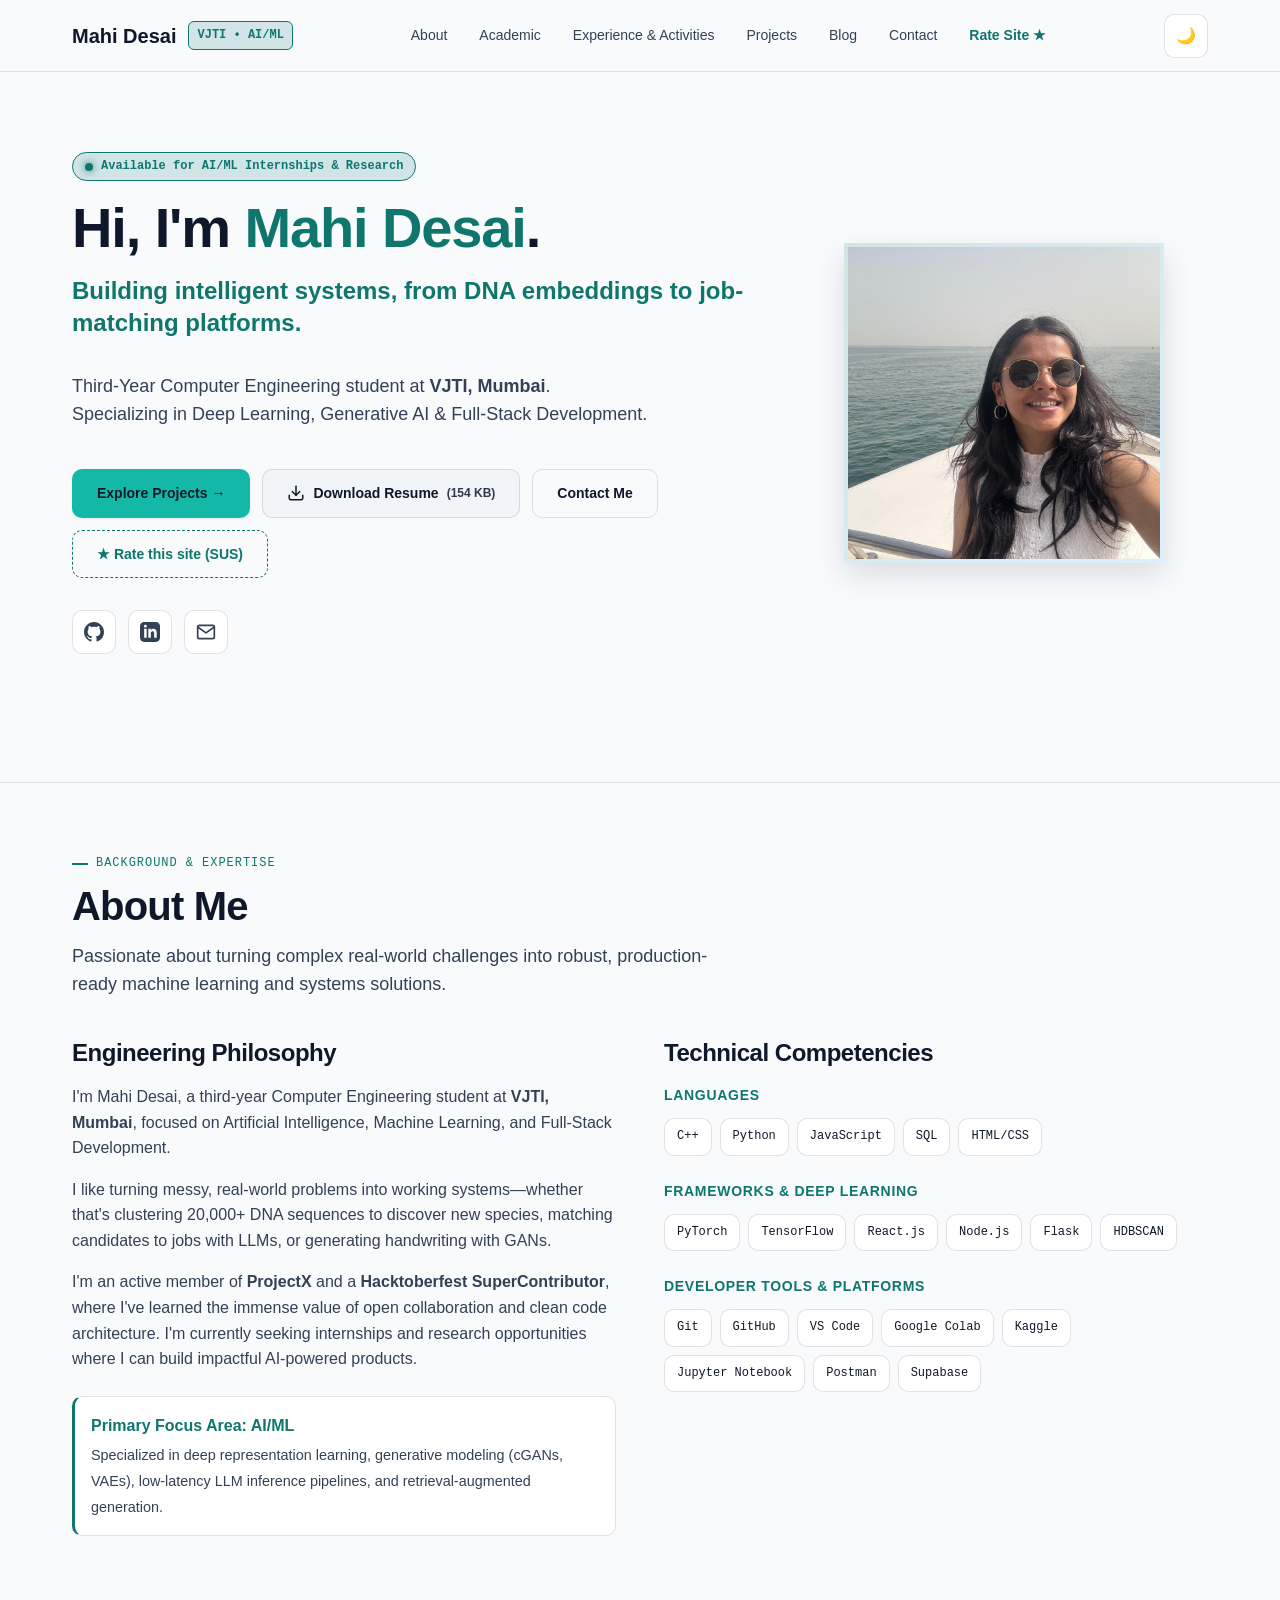
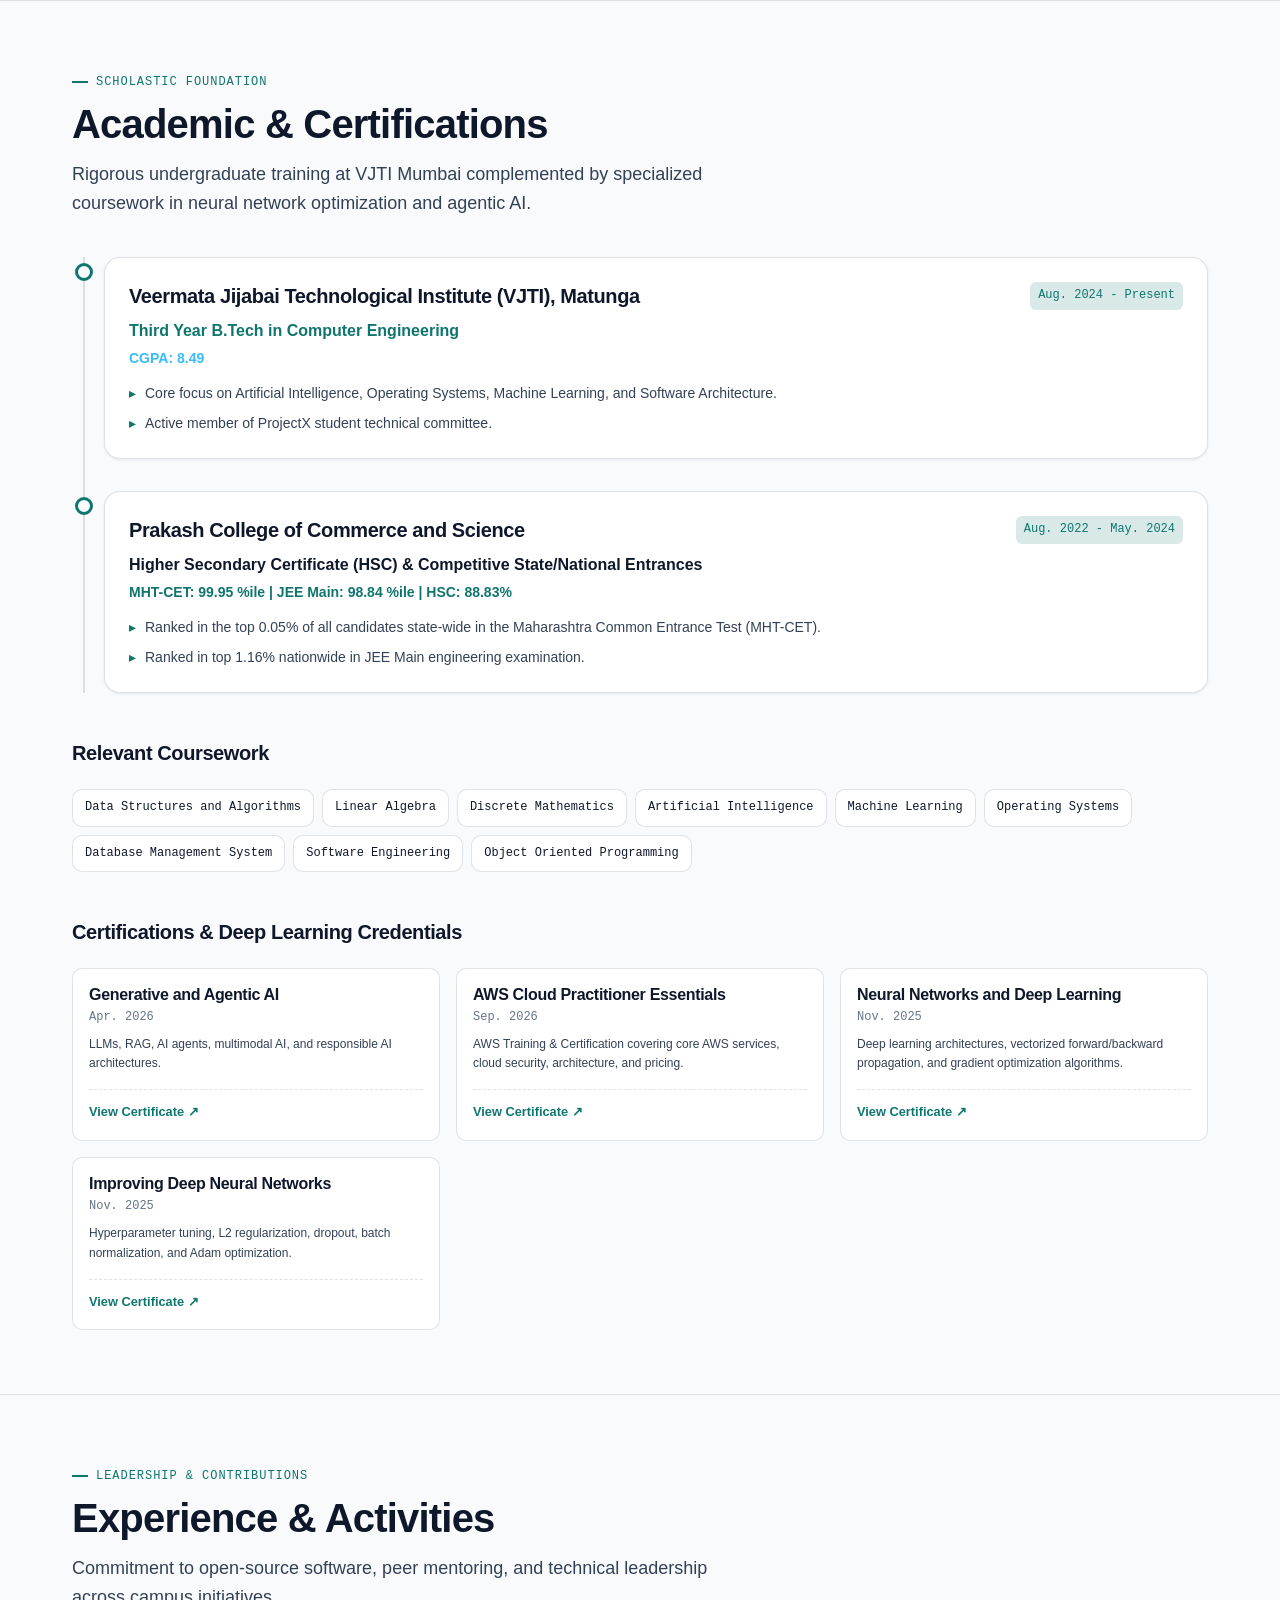
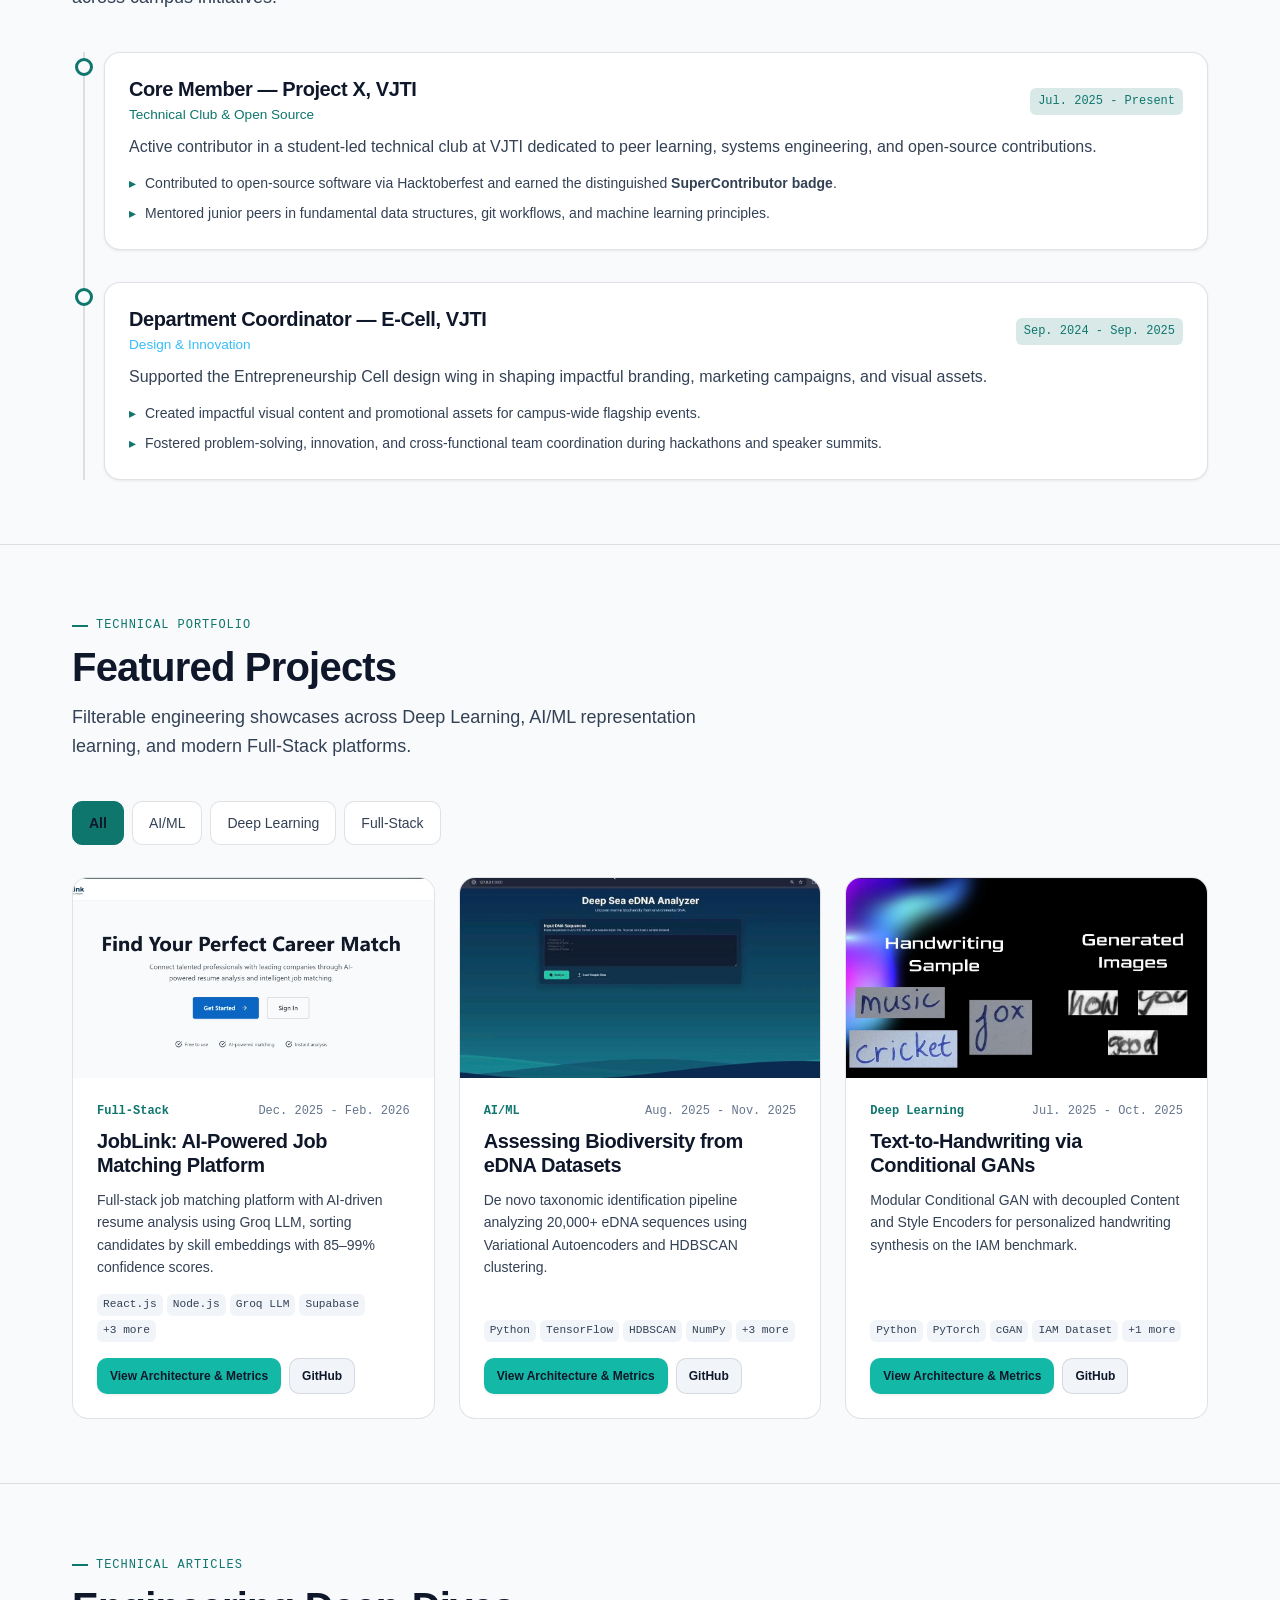
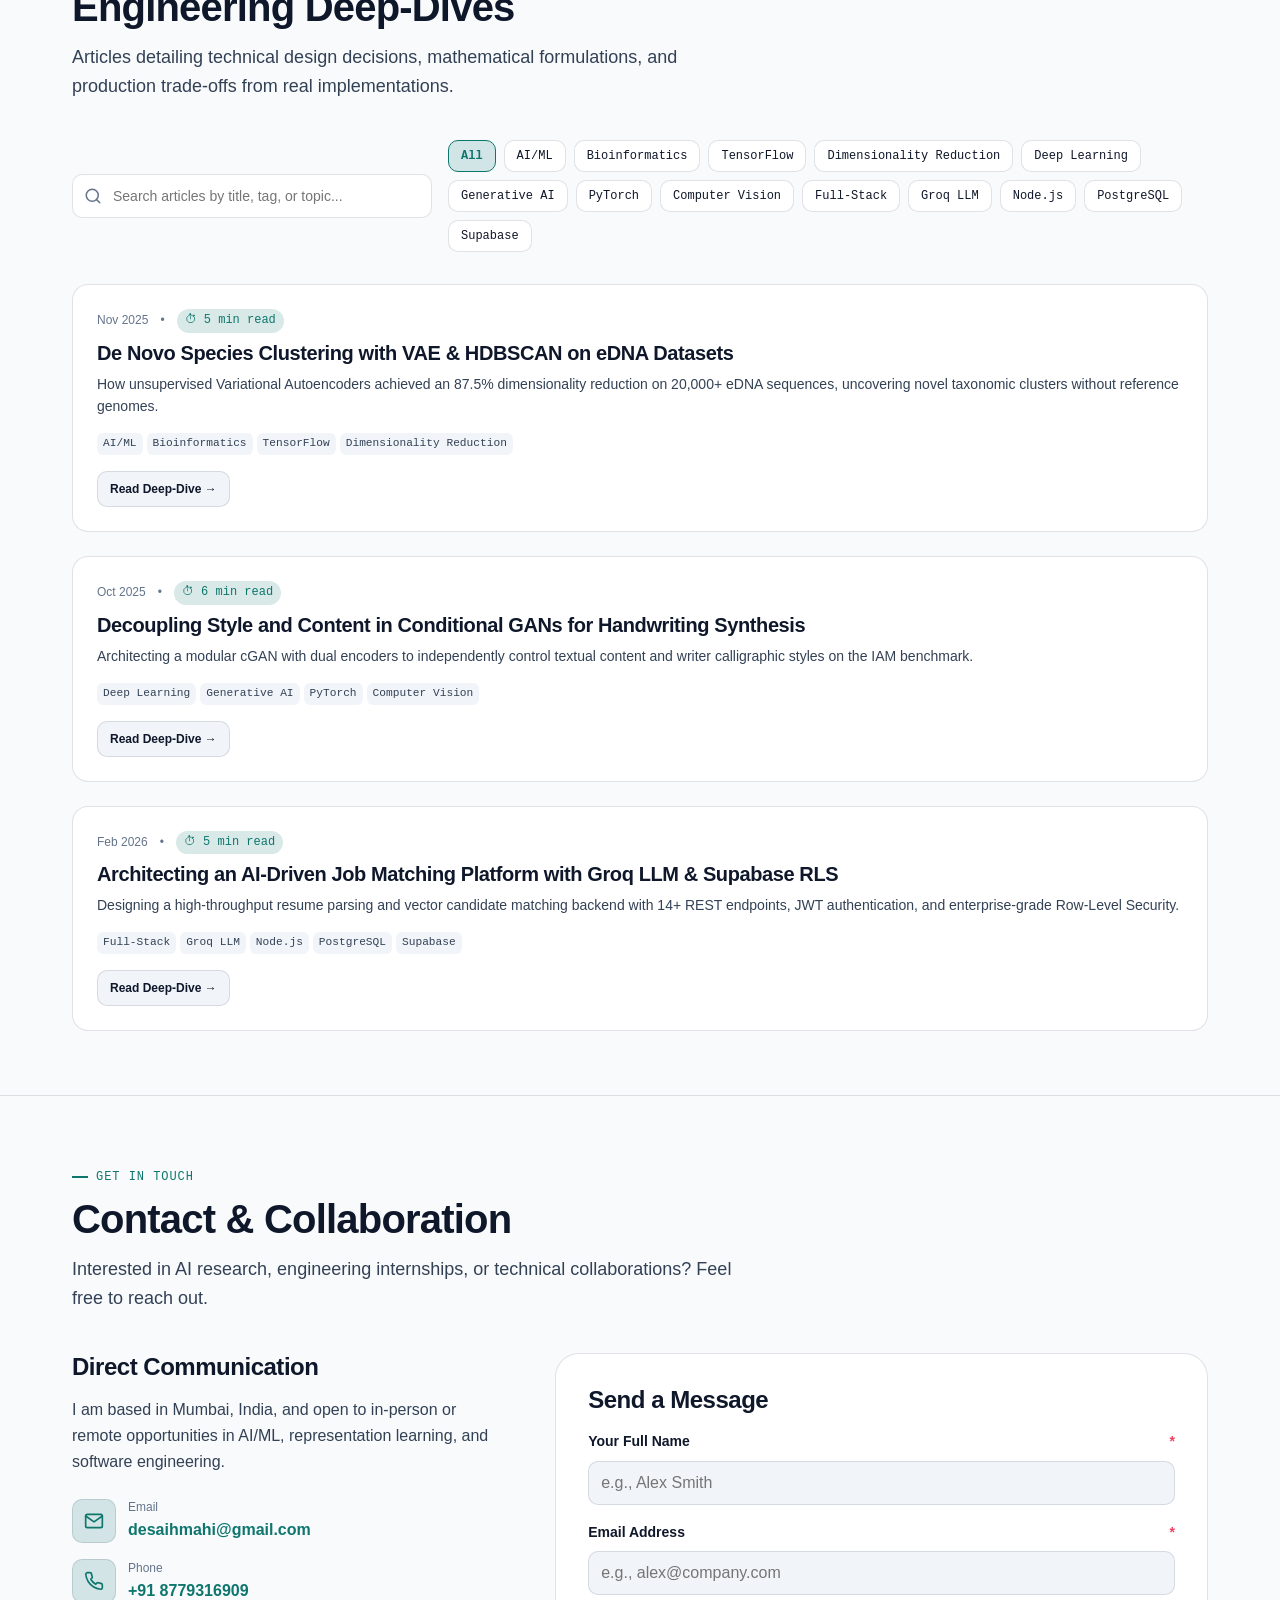
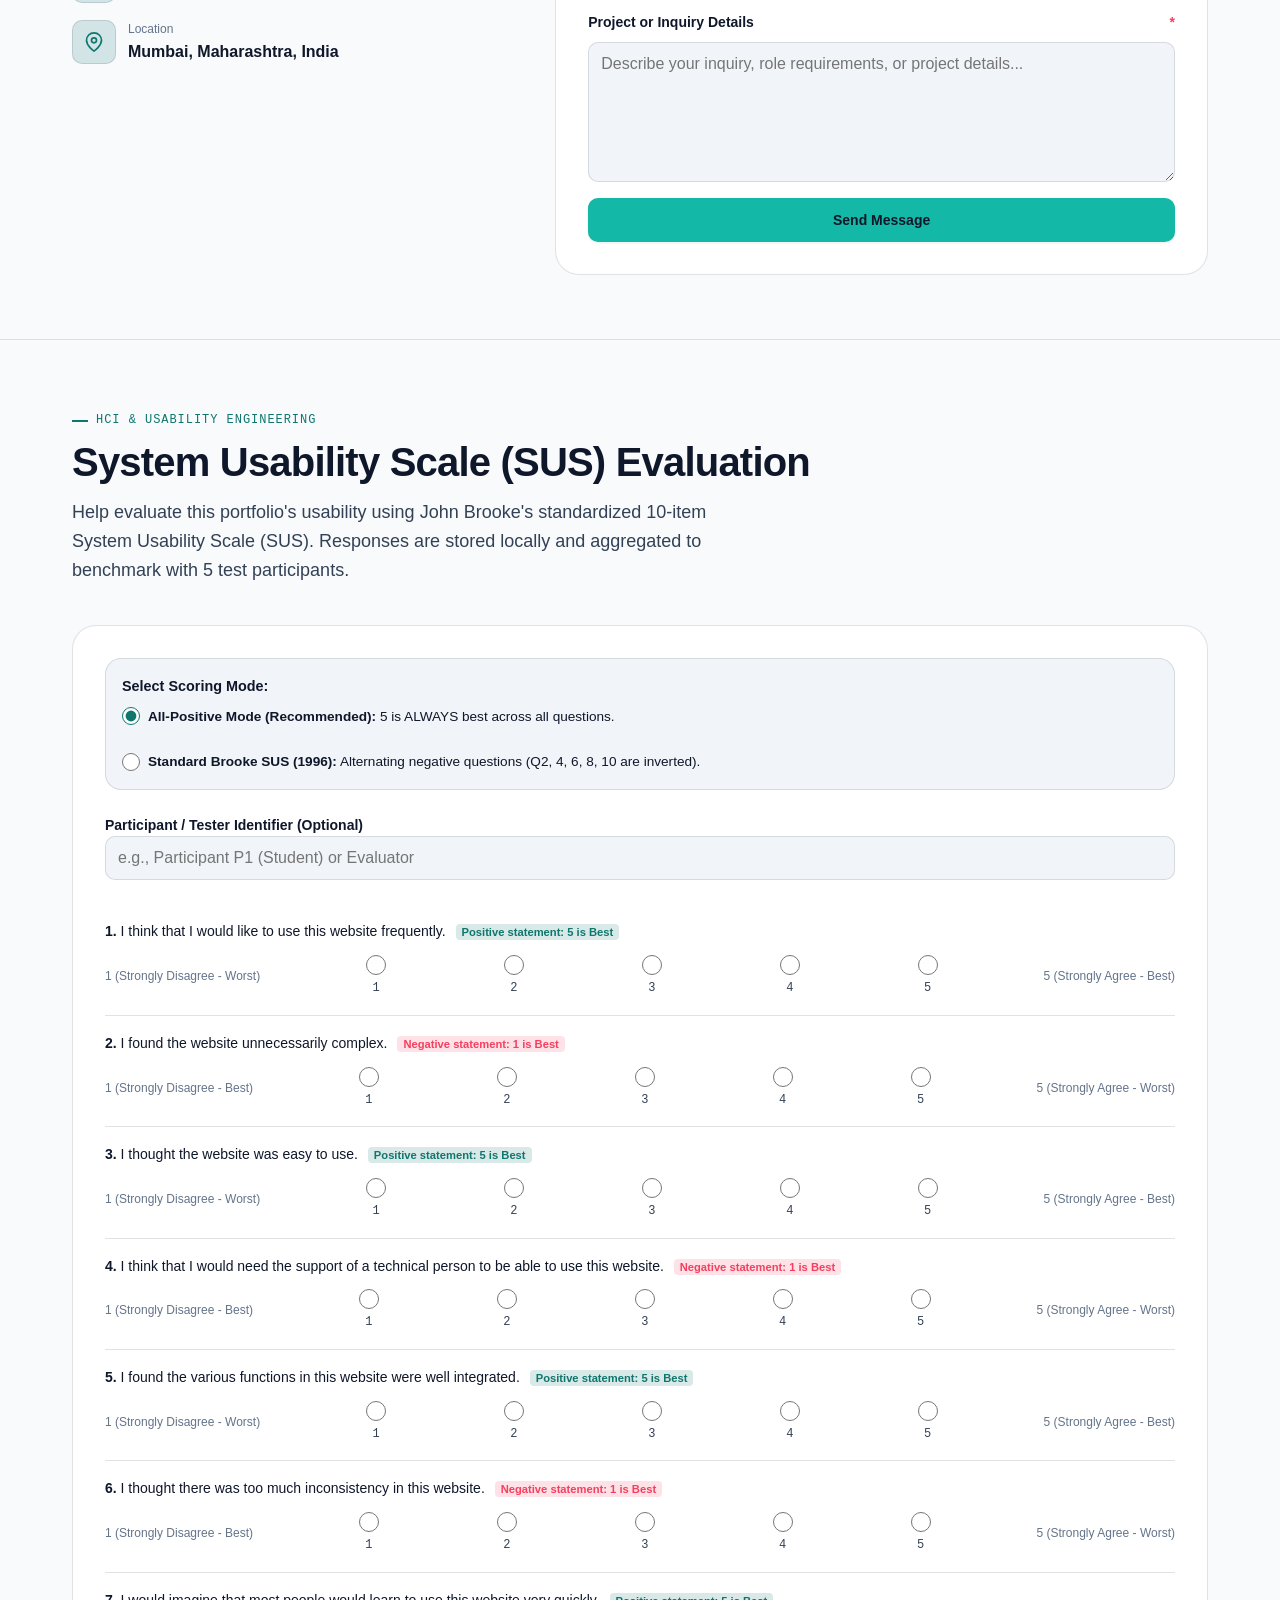
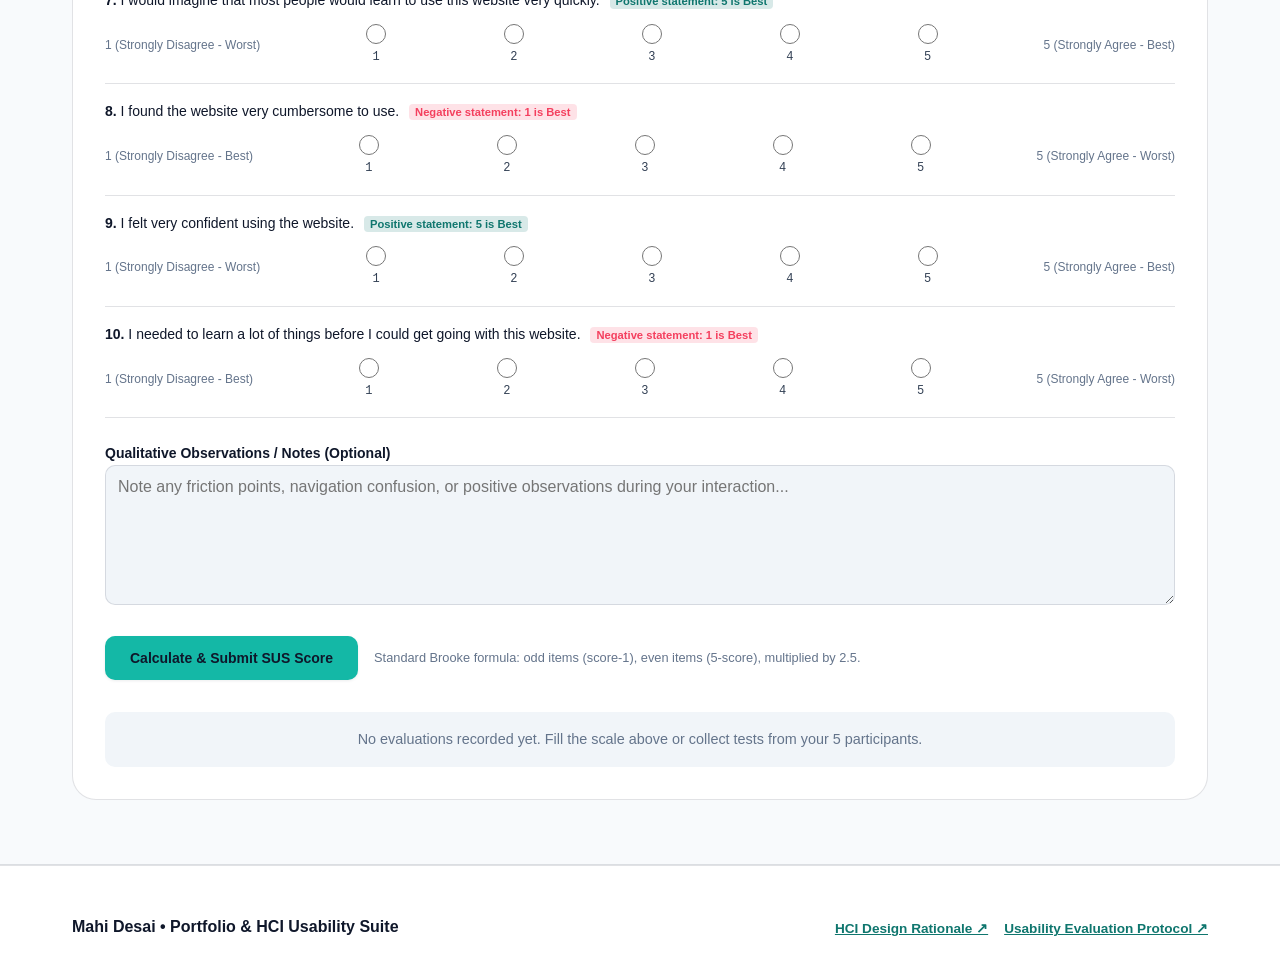
==== index.html @ ffef1d0b "feat: complete portfolio and HCI usability evaluation suite" ====
<!DOCTYPE html>
<html lang="en" data-theme="dark">
<head>
  <meta charset="UTF-8">
  <meta name="viewport" content="width=device-width, initial-scale=1.0">
  <title>Mahi Desai | AI/ML & Full-Stack Engineer | Portfolio</title>
  <meta name="description" content="Portfolio of Mahi Desai, Computer Engineering student at VJTI Mumbai specializing in Deep Learning, Generative AI, and Full-Stack Development.">
  <meta name="author" content="Mahi Desai">

  <!-- Open Graph Meta Tags -->
  <meta property="og:title" content="Mahi Desai | AI/ML & Full-Stack Engineer">
  <meta property="og:description" content="Building intelligent systems, from DNA embeddings to job-matching platforms. Third-year Computer Engineering student at VJTI Mumbai.">
  <meta property="og:type" content="website">

  <!-- Core CSS -->
  <link rel="stylesheet" href="assets/css/variables.css">
  <link rel="stylesheet" href="assets/css/base.css">
  <link rel="stylesheet" href="assets/css/layout.css">
  <link rel="stylesheet" href="assets/css/components.css">
  <link rel="stylesheet" href="assets/css/animations.css">
</head>
<body>
  <!-- [HCI - Accessibility WCAG 2.1 AA]: Skip link for screen reader and keyboard navigation -->
  <a href="#main-content" class="skip-link">Skip to main content</a>

  <!-- [HCI - Nielsen #1: Visibility of System Status]: Reading Depth Progress Bar -->
  <div class="reading-progress-bar" id="reading-progress" role="progressbar" aria-valuemin="0" aria-valuemax="100" aria-valuenow="0" aria-label="Reading progress"></div>

  <!-- [HCI - Nielsen #1 & Hick's Law]: Sticky Navigation with max 6 core destinations -->
  <header class="site-header" role="banner">
    <div class="container nav-container">
      <a href="#home" class="brand-link" aria-label="Mahi Desai home page">
        <span>Mahi Desai</span>
        <span class="brand-badge">VJTI • AI/ML</span>
      </a>

      <!-- Navigation Links (Strictly 6 core destinations per Hick's Law) -->
      <nav id="site-nav" role="navigation" aria-label="Main navigation">
        <ul class="nav-menu" id="nav-menu">
          <li><a href="#about" class="nav-link">About</a></li>
          <li><a href="#academic" class="nav-link">Academic</a></li>
          <li><a href="#experience" class="nav-link">Experience &amp; Activities</a></li>
          <li><a href="#projects" class="nav-link">Projects</a></li>
          <li><a href="#blog" class="nav-link">Blog</a></li>
          <li><a href="#contact" class="nav-link">Contact</a></li>
          <li><a href="#sus" class="nav-link" style="color: var(--color-teal); font-weight: 700;">Rate Site ★</a></li>
        </ul>
      </nav>

      <div class="nav-actions">
        <!-- Theme Toggle (Fitts's Law min 44x44px target) -->
        <button type="button" class="theme-toggle-btn" id="theme-toggle-btn" aria-label="Toggle dark and light theme" title="Toggle theme">
          <span aria-hidden="true">☀️</span>
        </button>

        <!-- Mobile Navigation Toggle -->
        <button type="button" class="mobile-nav-toggle" id="mobile-nav-toggle" aria-expanded="false" aria-controls="nav-menu" aria-label="Open main navigation menu">
          <svg width="24" height="24" viewBox="0 0 24 24" fill="none" stroke="currentColor" stroke-width="2" stroke-linecap="round" stroke-linejoin="round" aria-hidden="true">
            <line x1="3" y1="12" x2="21" y2="12"></line>
            <line x1="3" y1="6" x2="21" y2="6"></line>
            <line x1="3" y1="18" x2="21" y2="18"></line>
          </svg>
        </button>
      </div>
    </div>
  </header>

  <main id="main-content" role="main">
    <!-- ====================================================================
         SECTION 1: HERO / HOME
         ==================================================================== -->
    <section id="home" class="section-padding" style="padding-top: var(--space-8);">
      <div class="container">
        <div class="hero-grid">
          <div class="hero-content">
            <div class="hero-status-pill">
              <span class="status-indicator-dot pulse-indicator"></span>
              <span>Available for AI/ML Internships &amp; Research</span>
            </div>
            
            <h1 class="hero-title">
              Hi, I'm <span style="color: var(--color-teal);">Mahi Desai</span>.
            </h1>

            <p class="hero-tagline">
              Building intelligent systems, from DNA embeddings to job-matching platforms.
            </p>

            <p class="hero-subtitle">
              Third-Year Computer Engineering student at <strong>VJTI, Mumbai</strong>.<br>
              Specializing in Deep Learning, Generative AI &amp; Full-Stack Development.
            </p>

            <div class="hero-actions">
              <a href="#projects" class="btn btn-primary">
                Explore Projects →
              </a>
              <a href="Mahi_Desai_Resume.pdf" download class="btn btn-secondary">
                <svg width="18" height="18" viewBox="0 0 24 24" fill="none" stroke="currentColor" stroke-width="2" stroke-linecap="round" stroke-linejoin="round" aria-hidden="true">
                  <path d="M21 15v4a2 2 0 0 1-2 2H5a2 2 0 0 1-2-2v-4"></path>
                  <polyline points="7 10 12 15 17 10"></polyline>
                  <line x1="12" y1="15" x2="12" y2="3"></line>
                </svg>
                Download Resume <span style="font-size: 0.75rem; opacity: 0.85;">(154 KB)</span>
              </a>
              <a href="#contact" class="btn btn-outline">
                Contact Me
              </a>
              <!-- User Requirement #9: Separate Rate this site link in Hero -->
              <a href="#sus" class="btn btn-outline" style="border-style: dashed; color: var(--color-teal); border-color: var(--color-teal);">
                ★ Rate this site (SUS)
              </a>
            </div>

            <!-- Social Links (Fitts's Law >= 44x44px touch targets) -->
            <div class="hero-social-links">
              <a href="https://github.com/d-mahi14" target="_blank" rel="noopener noreferrer" class="social-icon-btn" aria-label="Mahi Desai on GitHub">
                <svg width="20" height="20" viewBox="0 0 24 24" fill="currentColor" aria-hidden="true">
                  <path d="M12 0C5.37 0 0 5.37 0 12c0 5.31 3.435 9.795 8.205 11.385.6.105.825-.255.825-.57 0-.285-.015-1.23-.015-2.235-3.015.555-3.795-.735-4.035-1.41-.135-.345-.72-1.41-1.23-1.695-.42-.225-1.02-.78-.015-.795.945-.015 1.62.87 1.845 1.23 1.08 1.815 2.805 1.305 3.495.99.105-.78.42-1.305.765-1.605-2.67-.3-5.46-1.335-5.46-5.925 0-1.305.465-2.385 1.23-3.225-.12-.3-.54-1.53.12-3.18 0 0 1.005-.315 3.3 1.23.96-.27 1.98-.405 3-.405s2.04.135 3 .405c2.295-1.56 3.3-1.23 3.3-1.23.66 1.65.24 2.88.12 3.18.765.84 1.23 1.905 1.23 3.225 0 4.605-2.805 5.625-5.475 5.925.435.375.81 1.095.81 2.22 0 1.605-.015 2.895-.015 3.3 0 .315.225.69.825.57A12.02 12.02 0 0024 12c0-6.63-5.37-12-12-12z"/>
                </svg>
              </a>
              <a href="https://www.linkedin.com/in/mahi-desai-0aa456380/" target="_blank" rel="noopener noreferrer" class="social-icon-btn" aria-label="Mahi Desai on LinkedIn">
                <svg width="20" height="20" viewBox="0 0 24 24" fill="currentColor" aria-hidden="true">
                  <path d="M19 0h-14c-2.761 0-5 2.239-5 5v14c0 2.761 2.239 5 5 5h14c2.762 0 5-2.239 5-5v-14c0-2.761-2.238-5-5-5zm-11 19h-3v-11h3v11zm-1.5-12.268c-.966 0-1.75-.79-1.75-1.764s.784-1.764 1.75-1.764 1.75.79 1.75 1.764-.783 1.764-1.75 1.764zm13.5 12.268h-3v-5.604c0-3.368-4-3.113-4 0v5.604h-3v-11h3v1.765c1.396-2.586 7-2.777 7 2.476v6.759z"/>
                </svg>
              </a>
              <a href="mailto:desaihmahi@gmail.com" class="social-icon-btn" aria-label="Send email to Mahi Desai">
                <svg width="20" height="20" viewBox="0 0 24 24" fill="none" stroke="currentColor" stroke-width="2" stroke-linecap="round" stroke-linejoin="round" aria-hidden="true">
                  <path d="M4 4h16c1.1 0 2 .9 2 2v12c0 1.1-.9 2-2 2H4c-1.1 0-2-.9-2-2V6c0-1.1.9-2 2-2z"></path>
                  <polyline points="22,6 12,13 2,6"></polyline>
                </svg>
              </a>
            </div>
          </div>

          <!-- Hero Avatar: User requirement #4 (/contents/photo.jpg with lazy loading and robust fallback) -->
          <div class="hero-avatar-wrapper">
            <div class="avatar-frame">
              <img 
                src="contents/photo.jpg" 
                alt="Mahi Desai - Computer Engineering Student at VJTI Mumbai" 
                class="avatar-img"
                loading="lazy"
                onerror="this.style.display='none'; document.getElementById('avatar-placeholder-box').style.display='flex';"
              >
              <div id="avatar-placeholder-box" class="avatar-fallback-placeholder" style="display: none;">
                <div class="avatar-initials">MD</div>
                <strong>Mahi Desai</strong>
                <span style="margin-top: 4px; color: var(--color-teal);">VJTI Mumbai</span>
                <span style="font-size: 0.7rem; color: var(--color-text-muted); margin-top: 6px;">[contents/photo.jpg]</span>
              </div>
            </div>
          </div>
        </div>
      </div>
    </section>

    <!-- ====================================================================
         SECTION 2: ABOUT ME
         ==================================================================== -->
    <section id="about" class="section-padding">
      <div class="container">
        <div class="section-header">
          <span class="section-eyebrow">Background &amp; Expertise</span>
          <h2 class="section-title">About Me</h2>
          <p class="section-description">
            Passionate about turning complex real-world challenges into robust, production-ready machine learning and systems solutions.
          </p>
        </div>

        <div class="about-grid">
          <div>
            <h3 style="margin-bottom: var(--space-4);">Engineering Philosophy</h3>
            <p>
              I'm Mahi Desai, a third-year Computer Engineering student at <strong>VJTI, Mumbai</strong>, focused on Artificial Intelligence, Machine Learning, and Full-Stack Development.
            </p>
            <p>
              I like turning messy, real-world problems into working systems—whether that's clustering 20,000+ DNA sequences to discover new species, matching candidates to jobs with LLMs, or generating handwriting with GANs.
            </p>
            <p>
              I'm an active member of <strong>ProjectX</strong> and a <strong>Hacktoberfest SuperContributor</strong>, where I've learned the immense value of open collaboration and clean code architecture. I'm currently seeking internships and research opportunities where I can build impactful AI-powered products.
            </p>

            <div style="margin-top: var(--space-6); background: var(--color-bg-surface); border: 1px solid var(--color-border); border-left: 3px solid var(--color-teal); border-radius: var(--radius-md); padding: var(--space-4);">
              <strong style="color: var(--color-teal); display: block; margin-bottom: var(--space-1);">Primary Focus Area: AI/ML</strong>
              <span style="font-size: 0.9rem; color: var(--color-text-secondary);">
                Specialized in deep representation learning, generative modeling (cGANs, VAEs), low-latency LLM inference pipelines, and retrieval-augmented generation.
              </span>
            </div>
          </div>

          <!-- Skills Matrix -->
          <div>
            <h3 style="margin-bottom: var(--space-4);">Technical Competencies</h3>
            
            <div class="skills-category">
              <div class="skills-category-title">Languages</div>
              <div class="skill-chips">
                <span class="skill-chip">C++</span>
                <span class="skill-chip">Python</span>
                <span class="skill-chip">JavaScript</span>
                <span class="skill-chip">SQL</span>
                <span class="skill-chip">HTML/CSS</span>
              </div>
            </div>

            <div class="skills-category">
              <div class="skills-category-title">Frameworks &amp; Deep Learning</div>
              <div class="skill-chips">
                <span class="skill-chip">PyTorch</span>
                <span class="skill-chip">TensorFlow</span>
                <span class="skill-chip">React.js</span>
                <span class="skill-chip">Node.js</span>
                <span class="skill-chip">Flask</span>
                <span class="skill-chip">HDBSCAN</span>
              </div>
            </div>

            <div class="skills-category">
              <div class="skills-category-title">Developer Tools &amp; Platforms</div>
              <div class="skill-chips">
                <span class="skill-chip">Git</span>
                <span class="skill-chip">GitHub</span>
                <span class="skill-chip">VS Code</span>
                <span class="skill-chip">Google Colab</span>
                <span class="skill-chip">Kaggle</span>
                <span class="skill-chip">Jupyter Notebook</span>
                <span class="skill-chip">Postman</span>
                <span class="skill-chip">Supabase</span>
              </div>
            </div>
          </div>
        </div>
      </div>
    </section>

    <!-- ====================================================================
         SECTION 3: ACADEMIC & HONORS
         ==================================================================== -->
    <section id="academic" class="section-padding">
      <div class="container">
        <div class="section-header">
          <span class="section-eyebrow">Scholastic Foundation</span>
          <h2 class="section-title">Academic &amp; Certifications</h2>
          <p class="section-description">
            Rigorous undergraduate training at VJTI Mumbai complemented by specialized coursework in neural network optimization and agentic AI.
          </p>
        </div>

        <div class="timeline">
          <!-- VJTI -->
          <div class="timeline-item">
            <div class="timeline-dot"></div>
            <div class="timeline-card">
              <div class="timeline-meta">
                <h4>Veermata Jijabai Technological Institute (VJTI), Matunga</h4>
                <span class="timeline-period">Aug. 2024 - Present</span>
              </div>
              <p style="font-weight: 600; color: var(--color-teal); margin-bottom: var(--space-1);">
                Third Year B.Tech in Computer Engineering
              </p>
              <div class="timeline-score">CGPA: 8.49</div>
              <ul class="timeline-bullets">
                <li>Core focus on Artificial Intelligence, Operating Systems, Machine Learning, and Software Architecture.</li>
                <li>Active member of ProjectX student technical committee.</li>
              </ul>
            </div>
          </div>

          <!-- Prakash College -->
          <div class="timeline-item">
            <div class="timeline-dot"></div>
            <div class="timeline-card">
              <div class="timeline-meta">
                <h4>Prakash College of Commerce and Science</h4>
                <span class="timeline-period">Aug. 2022 - May. 2024</span>
              </div>
              <p style="font-weight: 600; color: var(--color-text-primary); margin-bottom: var(--space-1);">
                Higher Secondary Certificate (HSC) &amp; Competitive State/National Entrances
              </p>
              <div class="timeline-score" style="color: var(--color-teal);">
                MHT-CET: 99.95 %ile | JEE Main: 98.84 %ile | HSC: 88.83%
              </div>
              <ul class="timeline-bullets">
                <li>Ranked in the top 0.05% of all candidates state-wide in the Maharashtra Common Entrance Test (MHT-CET).</li>
                <li>Ranked in top 1.16% nationwide in JEE Main engineering examination.</li>
              </ul>
            </div>
          </div>
        </div>

        <!-- Relevant Coursework -->
        <div style="margin-top: var(--space-12);">
          <h3 style="font-size: var(--font-size-lg); margin-bottom: var(--space-3);">Relevant Coursework</h3>
          <div class="coursework-grid">
            <span class="skill-chip">Data Structures and Algorithms</span>
            <span class="skill-chip">Linear Algebra</span>
            <span class="skill-chip">Discrete Mathematics</span>
            <span class="skill-chip">Artificial Intelligence</span>
            <span class="skill-chip">Machine Learning</span>
            <span class="skill-chip">Operating Systems</span>
            <span class="skill-chip">Database Management System</span>
            <span class="skill-chip">Software Engineering</span>
            <span class="skill-chip">Object Oriented Programming</span>
          </div>
        </div>

        <!-- Certifications -->
        <div style="margin-top: var(--space-12);">
          <h3 style="font-size: var(--font-size-lg); margin-bottom: var(--space-3);">Certifications &amp; Deep Learning Credentials</h3>
          <div class="cert-grid">
            <div class="cert-card">
              <h4 class="cert-title">Generative and Agentic AI</h4>
              <div class="cert-date">Apr. 2026</div>
              <p class="cert-topics">LLMs, RAG, AI agents, multimodal AI, and responsible AI architectures.</p>
              <div style="margin-top: var(--space-3); padding-top: var(--space-2); border-top: 1px dashed var(--color-border);">
                <a href="https://www.coursera.org/account/accomplishments/verify/87BG52WF37FA" target="_blank" rel="noopener noreferrer" class="cert-link" style="font-size: 0.8rem; font-weight: 600; color: var(--color-teal); display: inline-flex; align-items: center; gap: 4px;">
                  View Certificate ↗
                </a>
              </div>
            </div>
            <div class="cert-card">
              <h4 class="cert-title">AWS Cloud Practitioner Essentials</h4>
              <div class="cert-date">Sep. 2026</div>
              <p class="cert-topics">AWS Training &amp; Certification covering core AWS services, cloud security, architecture, and pricing.</p>
              <div style="margin-top: var(--space-3); padding-top: var(--space-2); border-top: 1px dashed var(--color-border);">
                <a href="https://drive.google.com/file/d/1q45Fu52F-SsG8PN8n-scOBRR_DdpBPPi/view" target="_blank" rel="noopener noreferrer" class="cert-link" style="font-size: 0.8rem; font-weight: 600; color: var(--color-teal); display: inline-flex; align-items: center; gap: 4px;">
                  View Certificate ↗
                </a>
              </div>
            </div>
            <div class="cert-card">
              <h4 class="cert-title">Neural Networks and Deep Learning</h4>
              <div class="cert-date">Nov. 2025</div>
              <p class="cert-topics">Deep learning architectures, vectorized forward/backward propagation, and gradient optimization algorithms.</p>
              <div style="margin-top: var(--space-3); padding-top: var(--space-2); border-top: 1px dashed var(--color-border);">
                <a href="https://www.coursera.org/account/accomplishments/verify/TMGWV8XV2G40" target="_blank" rel="noopener noreferrer" class="cert-link" style="font-size: 0.8rem; font-weight: 600; color: var(--color-teal); display: inline-flex; align-items: center; gap: 4px;">
                  View Certificate ↗
                </a>
              </div>
            </div>
            <div class="cert-card">
              <h4 class="cert-title">Improving Deep Neural Networks</h4>
              <div class="cert-date">Nov. 2025</div>
              <p class="cert-topics">Hyperparameter tuning, L2 regularization, dropout, batch normalization, and Adam optimization.</p>
              <div style="margin-top: var(--space-3); padding-top: var(--space-2); border-top: 1px dashed var(--color-border);">
                <a href="https://www.coursera.org/account/accomplishments/verify/3ZC5KN01B2ND" target="_blank" rel="noopener noreferrer" class="cert-link" style="font-size: 0.8rem; font-weight: 600; color: var(--color-teal); display: inline-flex; align-items: center; gap: 4px;">
                  View Certificate ↗
                </a>
              </div>
            </div>
          </div>
        </div>
      </div>
    </section>

    <!-- ====================================================================
         SECTION 4: EXPERIENCE & ACTIVITIES
         ==================================================================== -->
    <section id="experience" class="section-padding">
      <div class="container">
        <div class="section-header">
          <span class="section-eyebrow">Leadership &amp; Contributions</span>
          <h2 class="section-title">Experience &amp; Activities</h2>
          <p class="section-description">
            Commitment to open-source software, peer mentoring, and technical leadership across campus initiatives.
          </p>
        </div>

        <div class="timeline">
          <!-- Project X -->
          <div class="timeline-item">
            <div class="timeline-dot"></div>
            <div class="timeline-card">
              <div class="timeline-meta">
                <div>
                  <h4>Core Member — Project X, VJTI</h4>
                  <span style="font-size: 0.85rem; color: var(--color-teal); font-weight: 500;">Technical Club &amp; Open Source</span>
                </div>
                <span class="timeline-period">Jul. 2025 - Present</span>
              </div>
              <p style="margin-top: var(--space-2); margin-bottom: var(--space-2);">
                Active contributor in a student-led technical club at VJTI dedicated to peer learning, systems engineering, and open-source contributions.
              </p>
              <ul class="timeline-bullets">
                <li>Contributed to open-source software via Hacktoberfest and earned the distinguished <strong>SuperContributor badge</strong>.</li>
                <li>Mentored junior peers in fundamental data structures, git workflows, and machine learning principles.</li>
              </ul>
            </div>
          </div>

          <!-- E-Cell -->
          <div class="timeline-item">
            <div class="timeline-dot"></div>
            <div class="timeline-card">
              <div class="timeline-meta">
                <div>
                  <h4>Department Coordinator — E-Cell, VJTI</h4>
                  <span style="font-size: 0.85rem; color: var(--color-sky); font-weight: 500;">Design &amp; Innovation</span>
                </div>
                <span class="timeline-period">Sep. 2024 - Sep. 2025</span>
              </div>
              <p style="margin-top: var(--space-2); margin-bottom: var(--space-2);">
                Supported the Entrepreneurship Cell design wing in shaping impactful branding, marketing campaigns, and visual assets.
              </p>
              <ul class="timeline-bullets">
                <li>Created impactful visual content and promotional assets for campus-wide flagship events.</li>
                <li>Fostered problem-solving, innovation, and cross-functional team coordination during hackathons and speaker summits.</li>
              </ul>
            </div>
          </div>
        </div>

        </div>
    </section>

    <!-- ====================================================================
         SECTION 5: PROJECTS (Filterable Grid & Detail Modal)
         ==================================================================== -->
    <section id="projects" class="section-padding">
      <div class="container">
        <div class="section-header">
          <span class="section-eyebrow">Technical Portfolio</span>
          <h2 class="section-title">Featured Projects</h2>
          <p class="section-description">
            Filterable engineering showcases across Deep Learning, AI/ML representation learning, and modern Full-Stack platforms.
          </p>
        </div>

        <!-- Filter Chips (Hick's Law: Reduced cognitive choice) -->
        <div class="project-filters" id="project-filters" role="group" aria-label="Filter projects by technical category">
          <!-- Rendered dynamically by projects.js -->
        </div>

        <!-- Dynamic Grid -->
        <div class="projects-grid" id="projects-grid" aria-live="polite">
          <!-- Rendered dynamically by projects.js -->
        </div>
      </div>
    </section>

    <!-- ====================================================================
         SECTION 6: BLOG
         ==================================================================== -->
    <section id="blog" class="section-padding">
      <div class="container">
        <div class="section-header">
          <span class="section-eyebrow">Technical Articles</span>
          <h2 class="section-title">Engineering Deep-Dives</h2>
          <p class="section-description">
            Articles detailing technical design decisions, mathematical formulations, and production trade-offs from real implementations.
          </p>
        </div>

        <!-- Search & Tag Controls -->
        <div class="blog-controls">
          <div class="blog-search-box">
            <svg class="blog-search-icon" width="18" height="18" viewBox="0 0 24 24" fill="none" stroke="currentColor" stroke-width="2" stroke-linecap="round" stroke-linejoin="round" aria-hidden="true">
              <circle cx="11" cy="11" r="8"></circle>
              <line x1="21" y1="21" x2="16.65" y2="16.65"></line>
            </svg>
            <input 
              type="search" 
              id="blog-search-input" 
              class="blog-search-input" 
              placeholder="Search articles by title, tag, or topic..." 
              aria-label="Search articles"
            >
          </div>

          <div id="blog-tags" class="skill-chips" role="group" aria-label="Filter articles by tag">
            <!-- Rendered dynamically by blog.js -->
          </div>
        </div>

        <!-- Blog Posts Grid -->
        <div class="blog-grid" id="blog-grid" aria-live="polite">
          <!-- Rendered dynamically by blog.js -->
        </div>
      </div>
    </section>

    <!-- ====================================================================
         SECTION 7: CONTACT
         ==================================================================== -->
    <section id="contact" class="section-padding">
      <div class="container">
        <div class="section-header">
          <span class="section-eyebrow">Get In Touch</span>
          <h2 class="section-title">Contact &amp; Collaboration</h2>
          <p class="section-description">
            Interested in AI research, engineering internships, or technical collaborations? Feel free to reach out.
          </p>
        </div>

        <div class="contact-grid">
          <!-- Coordinates Info -->
          <div>
            <h3 style="margin-bottom: var(--space-4);">Direct Communication</h3>
            <p>
              I am based in Mumbai, India, and open to in-person or remote opportunities in AI/ML, representation learning, and software engineering.
            </p>

            <div style="display: flex; flex-direction: column; gap: var(--space-4); margin-top: var(--space-6);">
              <div style="display: flex; align-items: center; gap: var(--space-3);">
                <div class="social-icon-btn" style="background: var(--color-teal-glow); color: var(--color-teal);">
                  <svg width="20" height="20" viewBox="0 0 24 24" fill="none" stroke="currentColor" stroke-width="2" stroke-linecap="round" stroke-linejoin="round" aria-hidden="true">
                    <path d="M4 4h16c1.1 0 2 .9 2 2v12c0 1.1-.9 2-2 2H4c-1.1 0-2-.9-2-2V6c0-1.1.9-2 2-2z"></path>
                    <polyline points="22,6 12,13 2,6"></polyline>
                  </svg>
                </div>
                <div>
                  <div style="font-size: 0.75rem; color: var(--color-text-muted);">Email</div>
                  <a href="mailto:desaihmahi@gmail.com" style="font-weight: 600;">desaihmahi@gmail.com</a>
                </div>
              </div>

              <div style="display: flex; align-items: center; gap: var(--space-3);">
                <div class="social-icon-btn" style="background: var(--color-teal-glow); color: var(--color-teal);">
                  <svg width="20" height="20" viewBox="0 0 24 24" fill="none" stroke="currentColor" stroke-width="2" stroke-linecap="round" stroke-linejoin="round" aria-hidden="true">
                    <path d="M22 16.92v3a2 2 0 0 1-2.18 2 19.79 19.79 0 0 1-8.63-3.07 19.5 19.5 0 0 1-6-6 19.79 19.79 0 0 1-3.07-8.67A2 2 0 0 1 4.11 2h3a2 2 0 0 1 2 1.72 12.84 12.84 0 0 0 .7 2.81 2 2 0 0 1-.45 2.11L8.09 9.91a16 16 0 0 0 6 6l1.27-1.27a2 2 0 0 1 2.11-.45 12.84 12.84 0 0 0 2.81.7A2 2 0 0 1 22 16.92z"></path>
                  </svg>
                </div>
                <div>
                  <div style="font-size: 0.75rem; color: var(--color-text-muted);">Phone</div>
                  <a href="tel:+918779316909" style="font-weight: 600;">+91 8779316909</a>
                </div>
              </div>

              <div style="display: flex; align-items: center; gap: var(--space-3);">
                <div class="social-icon-btn" style="background: var(--color-teal-glow); color: var(--color-teal);">
                  <svg width="20" height="20" viewBox="0 0 24 24" fill="none" stroke="currentColor" stroke-width="2" stroke-linecap="round" stroke-linejoin="round" aria-hidden="true">
                    <path d="M21 10c0 7-9 13-9 13s-9-6-9-13a9 9 0 0 1 18 0z"></path>
                    <circle cx="12" cy="10" r="3"></circle>
                  </svg>
                </div>
                <div>
                  <div style="font-size: 0.75rem; color: var(--color-text-muted);">Location</div>
                  <span style="font-weight: 600;">Mumbai, Maharashtra, India</span>
                </div>
              </div>
            </div>
          </div>

          <!-- Contact Form with Formspree Placeholder & Error Recovery -->
          <div class="contact-card">
            <h3 style="margin-bottom: var(--space-4);">Send a Message</h3>
            
            <form id="contact-form" novalidate>
              <div class="form-group">
                <label for="contact-name" class="form-label">
                  Your Full Name <span style="color: var(--color-error);">*</span>
                </label>
                <input 
                  type="text" 
                  id="contact-name" 
                  name="name" 
                  class="form-input" 
                  placeholder="e.g., Alex Smith" 
                  required 
                  aria-describedby="contact-name-error"
                >
                <span class="form-error-msg" id="contact-name-error" role="alert"></span>
              </div>

              <div class="form-group">
                <label for="contact-email" class="form-label">
                  Email Address <span style="color: var(--color-error);">*</span>
                </label>
                <input 
                  type="email" 
                  id="contact-email" 
                  name="email" 
                  class="form-input" 
                  placeholder="e.g., alex@company.com" 
                  required 
                  aria-describedby="contact-email-error"
                >
                <span class="form-error-msg" id="contact-email-error" role="alert"></span>
              </div>

              <div class="form-group">
                <label for="contact-message" class="form-label">
                  Project or Inquiry Details <span style="color: var(--color-error);">*</span>
                </label>
                <textarea 
                  id="contact-message" 
                  name="message" 
                  class="form-textarea" 
                  placeholder="Describe your inquiry, role requirements, or project details..." 
                  required 
                  aria-describedby="contact-message-error"
                ></textarea>
                <span class="form-error-msg" id="contact-message-error" role="alert"></span>
              </div>

              <button type="submit" class="btn btn-primary" id="contact-submit-btn" style="width: 100%;">
                Send Message
              </button>

              <!-- Live feedback banners (hidden by default) -->
              <div class="form-feedback-banner" id="form-success-banner" style="display: none;" role="status" tabindex="-1"></div>
              <div class="form-feedback-banner" id="form-error-banner" style="display: none;" role="alert" tabindex="-1"></div>
            </form>
          </div>
        </div>
      </div>
    </section>

    <!-- ====================================================================
         SECTION 8: USABILITY EVALUATION & SUS CALCULATOR
         ==================================================================== -->
    <section id="sus" class="section-padding" style="background-color: var(--color-bg-base);">
      <div class="container">
        <div class="section-header">
          <span class="section-eyebrow">HCI &amp; Usability Engineering</span>
          <h2 class="section-title">System Usability Scale (SUS) Evaluation</h2>
          <p class="section-description">
            Help evaluate this portfolio's usability using John Brooke's standardized 10-item System Usability Scale (SUS). Responses are stored locally and aggregated to benchmark with 5 test participants.
          </p>
        </div>

        <div class="sus-card">
          <form id="sus-form">

            <!-- SUS Scoring Mode Selector -->
            <div style="background: var(--color-bg-elevated); border: 1px solid var(--color-border); border-radius: var(--radius-lg); padding: var(--space-4); margin-bottom: var(--space-6);">
              <label style="font-weight: 600; font-size: 0.9rem; color: var(--color-text-primary); display: block; margin-bottom: var(--space-2);">
                Select Scoring Mode:
              </label>
              <div style="display: flex; flex-wrap: wrap; gap: var(--space-6);">
                <label style="display: inline-flex; align-items: center; gap: 8px; cursor: pointer; font-size: 0.85rem;">
                  <input type="radio" name="sus-scoring-mode" id="sus-mode-positive" value="positive" checked style="accent-color: var(--color-teal); width: 18px; height: 18px;">
                  <span><strong>All-Positive Mode (Recommended):</strong> 5 is ALWAYS best across all questions.</span>
                </label>
                <label style="display: inline-flex; align-items: center; gap: 8px; cursor: pointer; font-size: 0.85rem;">
                  <input type="radio" name="sus-scoring-mode" id="sus-mode-standard" value="standard" style="accent-color: var(--color-teal); width: 18px; height: 18px;">
                  <span><strong>Standard Brooke SUS (1996):</strong> Alternating negative questions (Q2, 4, 6, 8, 10 are inverted).</span>
                </label>
              </div>
            </div>

            <div style="display: flex; flex-wrap: wrap; gap: var(--space-4); margin-bottom: var(--space-6);">
              <div style="flex: 1; min-width: 240px;">
                <label for="sus-tester-name" class="form-label">Participant / Tester Identifier (Optional)</label>
                <input type="text" id="sus-tester-name" name="sus-tester-name" class="form-input" placeholder="e.g., Participant P1 (Student) or Evaluator">
              </div>
            </div>

            <!-- Standard 10 Questions List (Statically pre-rendered for instant accessibility) -->
            <div id="sus-questions-list">
              
            <div class="sus-question-row">
              <label class="sus-question-text" id="sus-q1-label">
                <strong>1.</strong> I think that I would like to use this website frequently.
              </label>
              <div class="sus-options-scale" role="radiogroup" aria-labelledby="sus-q1-label">
                <span style="font-size: 0.75rem; color: var(--color-text-muted);">Strongly Disagree</span>
                
                  <label class="sus-radio-label">
                    <input type="radio" name="sus-q1" value="1" aria-label="1 for question 1">
                    <span class="sus-scale-num">1</span>
                  </label>
                
                  <label class="sus-radio-label">
                    <input type="radio" name="sus-q1" value="2" aria-label="2 for question 1">
                    <span class="sus-scale-num">2</span>
                  </label>
                
                  <label class="sus-radio-label">
                    <input type="radio" name="sus-q1" value="3" aria-label="3 for question 1">
                    <span class="sus-scale-num">3</span>
                  </label>
                
                  <label class="sus-radio-label">
                    <input type="radio" name="sus-q1" value="4" aria-label="4 for question 1">
                    <span class="sus-scale-num">4</span>
                  </label>
                
                  <label class="sus-radio-label">
                    <input type="radio" name="sus-q1" value="5" aria-label="5 for question 1">
                    <span class="sus-scale-num">5</span>
                  </label>
                
                <span style="font-size: 0.75rem; color: var(--color-text-muted);">Strongly Agree</span>
              </div>
            </div>

            <div class="sus-question-row">
              <label class="sus-question-text" id="sus-q2-label">
                <strong>2.</strong> I found the website unnecessarily complex.
              </label>
              <div class="sus-options-scale" role="radiogroup" aria-labelledby="sus-q2-label">
                <span style="font-size: 0.75rem; color: var(--color-text-muted);">Strongly Disagree</span>
                
                  <label class="sus-radio-label">
                    <input type="radio" name="sus-q2" value="1" aria-label="1 for question 2">
                    <span class="sus-scale-num">1</span>
                  </label>
                
                  <label class="sus-radio-label">
                    <input type="radio" name="sus-q2" value="2" aria-label="2 for question 2">
                    <span class="sus-scale-num">2</span>
                  </label>
                
                  <label class="sus-radio-label">
                    <input type="radio" name="sus-q2" value="3" aria-label="3 for question 2">
                    <span class="sus-scale-num">3</span>
                  </label>
                
                  <label class="sus-radio-label">
                    <input type="radio" name="sus-q2" value="4" aria-label="4 for question 2">
                    <span class="sus-scale-num">4</span>
                  </label>
                
                  <label class="sus-radio-label">
                    <input type="radio" name="sus-q2" value="5" aria-label="5 for question 2">
                    <span class="sus-scale-num">5</span>
                  </label>
                
                <span style="font-size: 0.75rem; color: var(--color-text-muted);">Strongly Agree</span>
              </div>
            </div>

            <div class="sus-question-row">
              <label class="sus-question-text" id="sus-q3-label">
                <strong>3.</strong> I thought the website was easy to use.
              </label>
              <div class="sus-options-scale" role="radiogroup" aria-labelledby="sus-q3-label">
                <span style="font-size: 0.75rem; color: var(--color-text-muted);">Strongly Disagree</span>
                
                  <label class="sus-radio-label">
                    <input type="radio" name="sus-q3" value="1" aria-label="1 for question 3">
                    <span class="sus-scale-num">1</span>
                  </label>
                
                  <label class="sus-radio-label">
                    <input type="radio" name="sus-q3" value="2" aria-label="2 for question 3">
                    <span class="sus-scale-num">2</span>
                  </label>
                
                  <label class="sus-radio-label">
                    <input type="radio" name="sus-q3" value="3" aria-label="3 for question 3">
                    <span class="sus-scale-num">3</span>
                  </label>
                
                  <label class="sus-radio-label">
                    <input type="radio" name="sus-q3" value="4" aria-label="4 for question 3">
                    <span class="sus-scale-num">4</span>
                  </label>
                
                  <label class="sus-radio-label">
                    <input type="radio" name="sus-q3" value="5" aria-label="5 for question 3">
                    <span class="sus-scale-num">5</span>
                  </label>
                
                <span style="font-size: 0.75rem; color: var(--color-text-muted);">Strongly Agree</span>
              </div>
            </div>

            <div class="sus-question-row">
              <label class="sus-question-text" id="sus-q4-label">
                <strong>4.</strong> I think that I would need the support of a technical person to be able to use this website.
              </label>
              <div class="sus-options-scale" role="radiogroup" aria-labelledby="sus-q4-label">
                <span style="font-size: 0.75rem; color: var(--color-text-muted);">Strongly Disagree</span>
                
                  <label class="sus-radio-label">
                    <input type="radio" name="sus-q4" value="1" aria-label="1 for question 4">
                    <span class="sus-scale-num">1</span>
                  </label>
                
                  <label class="sus-radio-label">
                    <input type="radio" name="sus-q4" value="2" aria-label="2 for question 4">
                    <span class="sus-scale-num">2</span>
                  </label>
                
                  <label class="sus-radio-label">
                    <input type="radio" name="sus-q4" value="3" aria-label="3 for question 4">
                    <span class="sus-scale-num">3</span>
                  </label>
                
                  <label class="sus-radio-label">
                    <input type="radio" name="sus-q4" value="4" aria-label="4 for question 4">
                    <span class="sus-scale-num">4</span>
                  </label>
                
                  <label class="sus-radio-label">
                    <input type="radio" name="sus-q4" value="5" aria-label="5 for question 4">
                    <span class="sus-scale-num">5</span>
                  </label>
                
                <span style="font-size: 0.75rem; color: var(--color-text-muted);">Strongly Agree</span>
              </div>
            </div>

            <div class="sus-question-row">
              <label class="sus-question-text" id="sus-q5-label">
                <strong>5.</strong> I found the various functions in this website were well integrated.
              </label>
              <div class="sus-options-scale" role="radiogroup" aria-labelledby="sus-q5-label">
                <span style="font-size: 0.75rem; color: var(--color-text-muted);">Strongly Disagree</span>
                
                  <label class="sus-radio-label">
                    <input type="radio" name="sus-q5" value="1" aria-label="1 for question 5">
                    <span class="sus-scale-num">1</span>
                  </label>
                
                  <label class="sus-radio-label">
                    <input type="radio" name="sus-q5" value="2" aria-label="2 for question 5">
                    <span class="sus-scale-num">2</span>
                  </label>
                
                  <label class="sus-radio-label">
                    <input type="radio" name="sus-q5" value="3" aria-label="3 for question 5">
                    <span class="sus-scale-num">3</span>
                  </label>
                
                  <label class="sus-radio-label">
                    <input type="radio" name="sus-q5" value="4" aria-label="4 for question 5">
                    <span class="sus-scale-num">4</span>
                  </label>
                
                  <label class="sus-radio-label">
                    <input type="radio" name="sus-q5" value="5" aria-label="5 for question 5">
                    <span class="sus-scale-num">5</span>
                  </label>
                
                <span style="font-size: 0.75rem; color: var(--color-text-muted);">Strongly Agree</span>
              </div>
            </div>

            <div class="sus-question-row">
              <label class="sus-question-text" id="sus-q6-label">
                <strong>6.</strong> I thought there was too much inconsistency in this website.
              </label>
              <div class="sus-options-scale" role="radiogroup" aria-labelledby="sus-q6-label">
                <span style="font-size: 0.75rem; color: var(--color-text-muted);">Strongly Disagree</span>
                
                  <label class="sus-radio-label">
                    <input type="radio" name="sus-q6" value="1" aria-label="1 for question 6">
                    <span class="sus-scale-num">1</span>
                  </label>
                
                  <label class="sus-radio-label">
                    <input type="radio" name="sus-q6" value="2" aria-label="2 for question 6">
                    <span class="sus-scale-num">2</span>
                  </label>
                
                  <label class="sus-radio-label">
                    <input type="radio" name="sus-q6" value="3" aria-label="3 for question 6">
                    <span class="sus-scale-num">3</span>
                  </label>
                
                  <label class="sus-radio-label">
                    <input type="radio" name="sus-q6" value="4" aria-label="4 for question 6">
                    <span class="sus-scale-num">4</span>
                  </label>
                
                  <label class="sus-radio-label">
                    <input type="radio" name="sus-q6" value="5" aria-label="5 for question 6">
                    <span class="sus-scale-num">5</span>
                  </label>
                
                <span style="font-size: 0.75rem; color: var(--color-text-muted);">Strongly Agree</span>
              </div>
            </div>

            <div class="sus-question-row">
              <label class="sus-question-text" id="sus-q7-label">
                <strong>7.</strong> I would imagine that most people would learn to use this website very quickly.
              </label>
              <div class="sus-options-scale" role="radiogroup" aria-labelledby="sus-q7-label">
                <span style="font-size: 0.75rem; color: var(--color-text-muted);">Strongly Disagree</span>
                
                  <label class="sus-radio-label">
                    <input type="radio" name="sus-q7" value="1" aria-label="1 for question 7">
                    <span class="sus-scale-num">1</span>
                  </label>
                
                  <label class="sus-radio-label">
                    <input type="radio" name="sus-q7" value="2" aria-label="2 for question 7">
                    <span class="sus-scale-num">2</span>
                  </label>
                
                  <label class="sus-radio-label">
                    <input type="radio" name="sus-q7" value="3" aria-label="3 for question 7">
                    <span class="sus-scale-num">3</span>
                  </label>
                
                  <label class="sus-radio-label">
                    <input type="radio" name="sus-q7" value="4" aria-label="4 for question 7">
                    <span class="sus-scale-num">4</span>
                  </label>
                
                  <label class="sus-radio-label">
                    <input type="radio" name="sus-q7" value="5" aria-label="5 for question 7">
                    <span class="sus-scale-num">5</span>
                  </label>
                
                <span style="font-size: 0.75rem; color: var(--color-text-muted);">Strongly Agree</span>
              </div>
            </div>

            <div class="sus-question-row">
              <label class="sus-question-text" id="sus-q8-label">
                <strong>8.</strong> I found the website very cumbersome to use.
              </label>
              <div class="sus-options-scale" role="radiogroup" aria-labelledby="sus-q8-label">
                <span style="font-size: 0.75rem; color: var(--color-text-muted);">Strongly Disagree</span>
                
                  <label class="sus-radio-label">
                    <input type="radio" name="sus-q8" value="1" aria-label="1 for question 8">
                    <span class="sus-scale-num">1</span>
                  </label>
                
                  <label class="sus-radio-label">
                    <input type="radio" name="sus-q8" value="2" aria-label="2 for question 8">
                    <span class="sus-scale-num">2</span>
                  </label>
                
                  <label class="sus-radio-label">
                    <input type="radio" name="sus-q8" value="3" aria-label="3 for question 8">
                    <span class="sus-scale-num">3</span>
                  </label>
                
                  <label class="sus-radio-label">
                    <input type="radio" name="sus-q8" value="4" aria-label="4 for question 8">
                    <span class="sus-scale-num">4</span>
                  </label>
                
                  <label class="sus-radio-label">
                    <input type="radio" name="sus-q8" value="5" aria-label="5 for question 8">
                    <span class="sus-scale-num">5</span>
                  </label>
                
                <span style="font-size: 0.75rem; color: var(--color-text-muted);">Strongly Agree</span>
              </div>
            </div>

            <div class="sus-question-row">
              <label class="sus-question-text" id="sus-q9-label">
                <strong>9.</strong> I felt very confident using the website.
              </label>
              <div class="sus-options-scale" role="radiogroup" aria-labelledby="sus-q9-label">
                <span style="font-size: 0.75rem; color: var(--color-text-muted);">Strongly Disagree</span>
                
                  <label class="sus-radio-label">
                    <input type="radio" name="sus-q9" value="1" aria-label="1 for question 9">
                    <span class="sus-scale-num">1</span>
                  </label>
                
                  <label class="sus-radio-label">
                    <input type="radio" name="sus-q9" value="2" aria-label="2 for question 9">
                    <span class="sus-scale-num">2</span>
                  </label>
                
                  <label class="sus-radio-label">
                    <input type="radio" name="sus-q9" value="3" aria-label="3 for question 9">
                    <span class="sus-scale-num">3</span>
                  </label>
                
                  <label class="sus-radio-label">
                    <input type="radio" name="sus-q9" value="4" aria-label="4 for question 9">
                    <span class="sus-scale-num">4</span>
                  </label>
                
                  <label class="sus-radio-label">
                    <input type="radio" name="sus-q9" value="5" aria-label="5 for question 9">
                    <span class="sus-scale-num">5</span>
                  </label>
                
                <span style="font-size: 0.75rem; color: var(--color-text-muted);">Strongly Agree</span>
              </div>
            </div>

            <div class="sus-question-row">
              <label class="sus-question-text" id="sus-q10-label">
                <strong>10.</strong> I needed to learn a lot of things before I could get going with this website.
              </label>
              <div class="sus-options-scale" role="radiogroup" aria-labelledby="sus-q10-label">
                <span style="font-size: 0.75rem; color: var(--color-text-muted);">Strongly Disagree</span>
                
                  <label class="sus-radio-label">
                    <input type="radio" name="sus-q10" value="1" aria-label="1 for question 10">
                    <span class="sus-scale-num">1</span>
                  </label>
                
                  <label class="sus-radio-label">
                    <input type="radio" name="sus-q10" value="2" aria-label="2 for question 10">
                    <span class="sus-scale-num">2</span>
                  </label>
                
                  <label class="sus-radio-label">
                    <input type="radio" name="sus-q10" value="3" aria-label="3 for question 10">
                    <span class="sus-scale-num">3</span>
                  </label>
                
                  <label class="sus-radio-label">
                    <input type="radio" name="sus-q10" value="4" aria-label="4 for question 10">
                    <span class="sus-scale-num">4</span>
                  </label>
                
                  <label class="sus-radio-label">
                    <input type="radio" name="sus-q10" value="5" aria-label="5 for question 10">
                    <span class="sus-scale-num">5</span>
                  </label>
                
                <span style="font-size: 0.75rem; color: var(--color-text-muted);">Strongly Agree</span>
              </div>
            </div>

            </div>

            <div style="margin-top: var(--space-6);">
              <label for="sus-comments" class="form-label">Qualitative Observations / Notes (Optional)</label>
              <textarea id="sus-comments" name="sus-comments" class="form-textarea" placeholder="Note any friction points, navigation confusion, or positive observations during your interaction..."></textarea>
            </div>

            <div style="margin-top: var(--space-6); display: flex; gap: var(--space-4); flex-wrap: wrap; align-items: center;">
              <button type="submit" class="btn btn-primary">
                Calculate &amp; Submit SUS Score
              </button>
              <span style="font-size: 0.8rem; color: var(--color-text-muted);">
                Standard Brooke formula: odd items (score-1), even items (5-score), multiplied by 2.5.
              </span>
            </div>
          </form>

          <!-- Latest Result Display -->
          
          <div id="sus-error-alert" class="form-feedback-banner error" style="display: none; margin-top: var(--space-4);" role="alert"></div>
          <div id="sus-latest-result" style="display: none; margin-top: var(--space-8);"></div>

          <!-- Aggregate View for 5 Testers -->
          <div id="sus-aggregates-container" style="margin-top: var(--space-8);">
            <!-- Rendered dynamically by sus.js -->
          </div>
        </div>
      </div>
    </section>
  </main>

  <!-- ====================================================================
       ACCESSIBLE PROJECT DETAIL MODAL (Nielsen #3: User Control & Freedom)
       ==================================================================== -->
  <div 
    id="project-modal" 
    class="modal-backdrop" 
    role="dialog" 
    aria-modal="true" 
    aria-hidden="true" 
    aria-labelledby="modal-project-title">
    <div class="modal-dialog">
      <button type="button" class="modal-close-btn" aria-label="Close dialog">
        <svg width="20" height="20" viewBox="0 0 24 24" fill="none" stroke="currentColor" stroke-width="2" stroke-linecap="round" stroke-linejoin="round" aria-hidden="true">
          <line x1="18" y1="6" x2="6" y2="18"></line>
          <line x1="6" y1="6" x2="18" y2="18"></line>
        </svg>
      </button>
      <div id="modal-dynamic-content">
        <!-- Injected dynamically by projects.js / blog.js -->
      </div>
    </div>
  </div>

  <!-- Back to Top Button (Fitts's Law: Corner Anchor) -->
  <button type="button" class="back-to-top-btn" id="back-to-top-btn" aria-label="Back to top of page">
    <svg width="20" height="20" viewBox="0 0 24 24" fill="none" stroke="currentColor" stroke-width="2" stroke-linecap="round" stroke-linejoin="round" aria-hidden="true">
      <polyline points="18 15 12 9 6 15"></polyline>
    </svg>
  </button>

  <!-- ====================================================================
       FOOTER (HCI - Consistency & User Requirement #9: Rate this site link)
       ==================================================================== -->
  <footer id="footer" class="site-footer" role="contentinfo">
    <div class="container footer-content">
      <div>
        <p style="font-weight: 700; color: var(--color-text-primary); margin-bottom: 4px;">
          Mahi Desai • Portfolio &amp; HCI Usability Suite
        </p>
        
      </div>

      <div style="display: flex; gap: var(--space-4); align-items: center; flex-wrap: wrap;">
        <a href="docs/hci-design-rationale.html" style="font-size: 0.85rem; color: var(--color-teal); font-weight: 600; text-decoration: underline;">
          HCI Design Rationale ↗
        </a>
        <a href="docs/usability-evaluation.html" style="font-size: 0.85rem; color: var(--color-teal); font-weight: 600; text-decoration: underline;">
          Usability Evaluation Protocol ↗
        </a>
      </div>
    </div>
  </footer>

  <!-- Application Scripts (Modular Vanilla JS) -->
  <script src="assets/js/data.js"></script>
  <script src="assets/js/projects.js"></script>
  <script src="assets/js/blog.js"></script>
  <script src="assets/js/contact.js"></script>
  <script src="assets/js/sus.js"></script>
  <script src="assets/js/app.js"></script>
</body>
</html>
---- assets/css/variables.css ----
/**
 * DESIGN SYSTEM TOKENS & VARIABLES
 * 
 * [HCI - Shneiderman #1: Strive for consistency]
 * Unified tokenized palette, typography, spacing, and elevation scale.
 * 
 * [HCI - Accessibility WCAG 2.1 AA & AAA]
 * - Light-mode primary text/links: #0F766E on #FFFFFF (5.55:1) & on #F8FAFC (5.33:1) -> Passes AA
 * - Dark-mode primary text: #F8FAFC on #0B0F19 (18.3:1) -> Passes AAA
 * - Teal button: #0F172A (dark navy) on #14B8A6 (teal) (7.13:1) -> Passes AAA
 */

:root {
  /* Color Palette - Dark Mode Default */
  --color-bg-base: #0B0F19;
  --color-bg-surface: #111827;
  --color-bg-elevated: #1F2937;
  --color-bg-hover: #283548;
  
  --color-text-primary: #F8FAFC;
  --color-text-secondary: #94A3B8;
  --color-text-muted: #64748B;
  
  /* Brand Accents */
  --color-teal: #14B8A6;
  --color-teal-glow: rgba(20, 184, 166, 0.22);
  --color-teal-hover: #0D9488;
  --color-navy: #0F172A;
  --color-sky: #38BDF8;
  --color-sky-glow: rgba(56, 189, 248, 0.15);
  
  /* Feedback Colors */
  --color-success: #10B981;
  --color-success-bg: rgba(16, 185, 129, 0.12);
  --color-error: #F43F5E;
  --color-error-bg: rgba(244, 63, 94, 0.12);
  --color-warning: #F59E0B;
  
  /* Borders & Dividers (Gestalt Common Region) */
  --color-border: rgba(148, 163, 184, 0.14);
  --color-border-focus: #14B8A6;
  
  /* Button Contrast Pairings (Verified WCAG AAA: 7.13:1) */
  --btn-teal-bg: #14B8A6;
  --btn-teal-text: #0F172A;
  
  /* Links */
  --color-link: #2DD4BF;
  --color-link-hover: #5EEAD4;
  
  /* Typography Scale */
  --font-family-sans: -apple-system, BlinkMacSystemFont, 'Segoe UI', Roboto, Helvetica, Arial, sans-serif;
  --font-family-mono: 'JetBrains Mono', 'Fira Code', 'Cascadia Code', Consolas, monospace;
  
  --font-size-xs: 0.75rem;    /* 12px */
  --font-size-sm: 0.875rem;   /* 14px */
  --font-size-base: 1rem;     /* 16px */
  --font-size-md: 1.125rem;   /* 18px */
  --font-size-lg: 1.25rem;    /* 20px */
  --font-size-xl: 1.5rem;     /* 24px */
  --font-size-2xl: 1.875rem;  /* 30px */
  --font-size-3xl: 2.25rem;   /* 36px */
  --font-size-4xl: 3rem;      /* 48px */
  
  --line-height-tight: 1.2;
  --line-height-snug: 1.35;
  --line-height-normal: 1.6;
  --line-height-relaxed: 1.75;
  
  /* 8-Point Spacing System */
  --space-1: 0.25rem;  /* 4px */
  --space-2: 0.5rem;   /* 8px */
  --space-3: 0.75rem;  /* 12px */
  --space-4: 1rem;     /* 16px */
  --space-5: 1.25rem;  /* 20px */
  --space-6: 1.5rem;   /* 24px */
  --space-8: 2rem;     /* 32px */
  --space-10: 2.5rem;  /* 40px */
  --space-12: 3rem;    /* 48px */
  --space-16: 4rem;    /* 64px */
  --space-20: 5rem;    /* 80px */
  --space-24: 6rem;    /* 96px */
  
  /* Touch Targets (Fitts's Law min 44px) */
  --min-touch-target: 44px;
  
  /* Elevation & Shadows */
  --shadow-sm: 0 1px 2px rgba(0, 0, 0, 0.4);
  --shadow-md: 0 4px 12px rgba(0, 0, 0, 0.35);
  --shadow-lg: 0 10px 25px rgba(0, 0, 0, 0.45);
  --shadow-teal: 0 8px 24px rgba(20, 184, 166, 0.2);
  
  /* Radii */
  --radius-sm: 6px;
  --radius-md: 10px;
  --radius-lg: 16px;
  --radius-xl: 24px;
  --radius-full: 9999px;
  
  /* Layout */
  --max-width-content: 1200px;
  --nav-height: 72px;
  --transition-fast: 150ms ease-in-out;
  --transition-normal: 250ms ease-in-out;
}

/* Light Theme Variables */
[data-theme="light"] {
  --color-bg-base: #F8FAFC;
  --color-bg-surface: #FFFFFF;
  --color-bg-elevated: #F1F5F9;
  --color-bg-hover: #E2E8F0;
  
  /* Contrast update per request: #0F766E for primary text/links (5.33:1 on F8FAFC, 5.55:1 on FFFFFF) */
  --color-text-primary: #0F172A;
  --color-text-secondary: #334155;
  --color-text-muted: #64748B;
  
  --color-teal: #0F766E;
  --color-teal-glow: rgba(15, 118, 110, 0.16);
  --color-teal-hover: #115E59;
  
  --color-link: #0F766E;
  --color-link-hover: #115E59;
  
  /* Button stays vibrant teal with dark navy text (7.13:1 AAA) */
  --btn-teal-bg: #14B8A6;
  --btn-teal-text: #0F172A;
  
  --color-border: rgba(15, 23, 42, 0.12);
  --color-border-focus: #0F766E;
  
  --shadow-sm: 0 1px 3px rgba(15, 23, 42, 0.08);
  --shadow-md: 0 4px 14px rgba(15, 23, 42, 0.1);
  --shadow-lg: 0 12px 28px rgba(15, 23, 42, 0.12);
  --shadow-teal: 0 8px 24px rgba(15, 118, 110, 0.18);
}
---- assets/css/base.css ----
/**
 * BASE STYLES & ACCESSIBILITY RESETS
 * 
 * [HCI - Accessibility WCAG 2.1 AA]
 * Semantic hierarchy, focus visible indicators, skip link, prefers-reduced-motion.
 */

*, *::before, *::after {
  box-sizing: border-box;
  margin: 0;
  padding: 0;
}

html {
  font-size: 100%;
  scroll-behavior: smooth;
  scroll-padding-top: calc(var(--nav-height) + var(--space-4));
  -webkit-text-size-adjust: 100%;
}

/* Reduced Motion Override */
@media (prefers-reduced-motion: reduce) {
  html {
    scroll-behavior: auto;
  }
  *, *::before, *::after {
    animation-duration: 0.001ms !important;
    animation-iteration-count: 1 !important;
    transition-duration: 0.001ms !important;
  }
}

body {
  background-color: var(--color-bg-base);
  color: var(--color-text-primary);
  font-family: var(--font-family-sans);
  font-size: var(--font-size-base);
  line-height: var(--line-height-normal);
  transition: background-color var(--transition-normal), color var(--transition-normal);
  overflow-x: hidden;
  text-rendering: optimizeLegibility;
}

/* [HCI - Accessibility: Skip Link for Keyboard Users] */
.skip-link {
  position: absolute;
  top: -100px;
  left: var(--space-4);
  background-color: var(--btn-teal-bg);
  color: var(--btn-teal-text);
  padding: var(--space-3) var(--space-6);
  border-radius: var(--radius-md);
  font-weight: 700;
  z-index: 9999;
  text-decoration: none;
  box-shadow: var(--shadow-lg);
  transition: top var(--transition-fast);
}

.skip-link:focus {
  top: var(--space-4);
  outline: 3px solid var(--color-text-primary);
  outline-offset: 2px;
}

/* [HCI - Nielsen #1: Focus states for visibility of system status] */
:focus-visible {
  outline: 3px solid var(--color-border-focus);
  outline-offset: 3px;
  border-radius: var(--radius-sm);
}

img {
  max-width: 100%;
  height: auto;
  display: block;
}

a {
  color: var(--color-link);
  text-decoration: none;
  transition: color var(--transition-fast);
}

a:hover {
  color: var(--color-link-hover);
  text-decoration: underline;
}

button {
  font-family: inherit;
  font-size: inherit;
  cursor: pointer;
  border: none;
  background: none;
}

h1, h2, h3, h4, h5, h6 {
  color: var(--color-text-primary);
  line-height: var(--line-height-tight);
  font-weight: 700;
  letter-spacing: -0.02em;
}

h1 { font-size: clamp(2rem, 4.5vw, 3.25rem); }
h2 { font-size: clamp(1.75rem, 3.5vw, 2.25rem); }
h3 { font-size: var(--font-size-xl); }
h4 { font-size: var(--font-size-lg); }

p {
  margin-bottom: var(--space-4);
  color: var(--color-text-secondary);
}

p:last-child {
  margin-bottom: 0;
}

code, kbd, pre {
  font-family: var(--font-family-mono);
}

/* Visually Hidden Utility for Screen Readers */
.sr-only {
  position: absolute;
  width: 1px;
  height: 1px;
  padding: 0;
  margin: -1px;
  overflow: hidden;
  clip: rect(0, 0, 0, 0);
  white-space: nowrap;
  border: 0;
}
---- assets/css/layout.css ----
/**
 * LAYOUT, GRID SYSTEM & RESPONSIVE CONTAINERS
 * 
 * [HCI - Fitts's Law & Hick's Law]
 * Navigation restricted to 6 core destinations, spacious touch targets (>=44px).
 * Tested fluidly across 360px, 768px, and 1280px.
 */

.container {
  width: 100%;
  max-width: var(--max-width-content);
  margin-inline: auto;
  padding-inline: var(--space-4);
}

@media (min-width: 768px) {
  .container {
    padding-inline: var(--space-8);
  }
}

/* Reading Progress Bar */
.reading-progress-bar {
  position: fixed;
  top: 0;
  left: 0;
  height: 3px;
  width: 0%;
  background: linear-gradient(90deg, var(--color-teal), var(--color-sky));
  z-index: 1100;
  transition: width 100ms ease-out;
}

/* [HCI - Nielsen #1: Sticky Header with Visibility of System Status] */
.site-header {
  position: sticky;
  top: 0;
  left: 0;
  width: 100%;
  height: var(--nav-height);
  background-color: rgba(11, 15, 25, 0.85);
  backdrop-filter: blur(14px);
  -webkit-backdrop-filter: blur(14px);
  border-bottom: 1px solid var(--color-border);
  z-index: 1000;
  transition: background-color var(--transition-normal);
}

[data-theme="light"] .site-header {
  background-color: rgba(248, 250, 252, 0.88);
}

.nav-container {
  display: flex;
  align-items: center;
  justify-content: space-between;
  height: 100%;
}

.brand-link {
  display: flex;
  align-items: center;
  gap: var(--space-3);
  font-weight: 700;
  font-size: var(--font-size-lg);
  color: var(--color-text-primary);
  text-decoration: none;
}

.brand-badge {
  font-family: var(--font-family-mono);
  font-size: var(--font-size-xs);
  padding: var(--space-1) var(--space-2);
  background: var(--color-teal-glow);
  color: var(--color-teal);
  border: 1px solid var(--color-teal);
  border-radius: var(--radius-sm);
}

/* [HCI - Hick's Law: 6 Navigation Items Only] */
.nav-menu {
  display: flex;
  align-items: center;
  list-style: none;
  gap: var(--space-2);
}

.nav-link {
  display: inline-flex;
  align-items: center;
  min-height: var(--min-touch-target);
  padding: var(--space-2) var(--space-3);
  font-size: var(--font-size-sm);
  font-weight: 500;
  color: var(--color-text-secondary);
  border-radius: var(--radius-md);
  text-decoration: none;
  transition: all var(--transition-fast);
}

.nav-link:hover {
  color: var(--color-text-primary);
  background-color: var(--color-bg-hover);
  text-decoration: none;
}

/* Active Link State */
.nav-link.active {
  color: var(--color-teal);
  font-weight: 600;
  background-color: var(--color-teal-glow);
}

/* Nav Actions (Theme Switcher + Mobile Toggle) */
.nav-actions {
  display: flex;
  align-items: center;
  gap: var(--space-2);
}

/* Theme Toggle Button (Fitts's Law >= 44x44px) */
.theme-toggle-btn {
  display: inline-flex;
  align-items: center;
  justify-content: center;
  width: var(--min-touch-target);
  height: var(--min-touch-target);
  border-radius: var(--radius-md);
  color: var(--color-text-secondary);
  background-color: var(--color-bg-surface);
  border: 1px solid var(--color-border);
  transition: all var(--transition-fast);
}

.theme-toggle-btn:hover {
  color: var(--color-teal);
  border-color: var(--color-teal);
}

/* Mobile Hamburger Toggle Button */
.mobile-nav-toggle {
  display: none;
  align-items: center;
  justify-content: center;
  width: var(--min-touch-target);
  height: var(--min-touch-target);
  color: var(--color-text-primary);
  background: var(--color-bg-surface);
  border: 1px solid var(--color-border);
  border-radius: var(--radius-md);
}

/* Mobile Responsive Navigation (Viewport < 768px) */
@media (max-width: 900px) {
  .mobile-nav-toggle {
    display: inline-flex;
  }
  
  .nav-menu {
    position: fixed;
    top: var(--nav-height);
    right: -100%;
    width: 280px;
    height: calc(100vh - var(--nav-height));
    background-color: var(--color-bg-surface);
    border-left: 1px solid var(--color-border);
    flex-direction: column;
    align-items: stretch;
    padding: var(--space-6) var(--space-4);
    gap: var(--space-2);
    box-shadow: var(--shadow-lg);
    transition: right var(--transition-normal);
    overflow-y: auto;
  }
  
  .nav-menu.open {
    right: 0;
  }
  
  .nav-link {
    width: 100%;
    padding: var(--space-3) var(--space-4);
    font-size: var(--font-size-base);
  }
}

/* Section Container Styling */
.section-padding {
  padding-block: var(--space-16);
  border-bottom: 1px solid var(--color-border);
}

.section-header {
  margin-bottom: var(--space-10);
}

.section-eyebrow {
  display: inline-flex;
  align-items: center;
  gap: var(--space-2);
  font-family: var(--font-family-mono);
  font-size: var(--font-size-xs);
  text-transform: uppercase;
  letter-spacing: 0.08em;
  color: var(--color-teal);
  margin-bottom: var(--space-2);
}

.section-eyebrow::before {
  content: '';
  display: inline-block;
  width: 16px;
  height: 2px;
  background-color: var(--color-teal);
}

.section-title {
  font-size: clamp(1.75rem, 3.2vw, 2.5rem);
  margin-bottom: var(--space-3);
}

.section-description {
  max-width: 680px;
  font-size: var(--font-size-md);
  color: var(--color-text-secondary);
}

/* Back-to-Top Button (Fitts's Law: Corner Anchor) */
.back-to-top-btn {
  position: fixed;
  bottom: var(--space-6);
  right: var(--space-6);
  width: 48px;
  height: 48px;
  border-radius: var(--radius-full);
  background-color: var(--color-bg-surface);
  color: var(--color-text-primary);
  border: 1px solid var(--color-border);
  box-shadow: var(--shadow-lg);
  display: inline-flex;
  align-items: center;
  justify-content: center;
  z-index: 900;
  opacity: 0;
  visibility: hidden;
  transform: translateY(12px);
  transition: all var(--transition-normal);
}

.back-to-top-btn.visible {
  opacity: 1;
  visibility: visible;
  transform: translateY(0);
}

.back-to-top-btn:hover {
  background-color: var(--color-teal);
  color: var(--color-navy);
  border-color: var(--color-teal);
  box-shadow: var(--shadow-teal);
}

/* Footer Layout */
.site-footer {
  padding-block: var(--space-12) var(--space-8);
  background-color: var(--color-bg-surface);
  border-top: 1px solid var(--color-border);
}

.footer-content {
  display: flex;
  flex-direction: column;
  gap: var(--space-6);
  align-items: center;
  text-align: center;
}

@media (min-width: 768px) {
  .footer-content {
    flex-direction: row;
    justify-content: space-between;
    text-align: left;
  }
}
---- assets/css/components.css ----
/**
 * COMPONENT SPECIFIC STYLES
 * 
 * Includes Hero, Timeline, Project Cards & Modals, Blog with Read-time,
 * Validated Formspree Contact Form, and 10-Item SUS Calculator with Aggregates.
 */

/* ==========================================================================
   BUTTONS (Fitts's Law >= 44px min touch target, WCAG AAA Contrast 7.13:1)
   ========================================================================== */
.btn {
  display: inline-flex;
  align-items: center;
  justify-content: center;
  gap: var(--space-2);
  min-height: var(--min-touch-target);
  padding: var(--space-3) var(--space-6);
  font-size: var(--font-size-sm);
  font-weight: 600;
  border-radius: var(--radius-md);
  text-decoration: none;
  cursor: pointer;
  transition: all var(--transition-fast);
  border: 1px solid transparent;
}

.btn:hover {
  text-decoration: none;
}

/* Primary Button: Teal background with dark navy text (7.13:1 contrast ratio) */
.btn-primary {
  background-color: var(--btn-teal-bg);
  color: var(--btn-teal-text) !important;
  box-shadow: var(--shadow-sm);
}

.btn-primary:hover {
  background-color: #0D9488;
  transform: translateY(-2px);
  box-shadow: var(--shadow-teal);
}

.btn-secondary {
  background-color: var(--color-bg-elevated);
  color: var(--color-text-primary);
  border: 1px solid var(--color-border);
}

.btn-secondary:hover {
  background-color: var(--color-bg-hover);
  border-color: var(--color-teal);
  color: var(--color-teal);
}

.btn-outline {
  background-color: transparent;
  color: var(--color-text-primary);
  border: 1px solid var(--color-border);
}

.btn-outline:hover {
  border-color: var(--color-teal);
  color: var(--color-teal);
}

.btn-sm {
  min-height: 36px;
  padding: var(--space-1) var(--space-3);
  font-size: var(--font-size-xs);
}

/* ==========================================================================
   HERO / HOME SECTION
   ========================================================================== */
.hero-grid {
  display: grid;
  grid-template-columns: 1fr;
  gap: var(--space-8);
  align-items: center;
  padding-block: var(--space-12) var(--space-16);
}

@media (min-width: 860px) {
  .hero-grid {
    grid-template-columns: 1.25fr 0.75fr;
    gap: var(--space-12);
  }
}

.hero-content {
  display: flex;
  flex-direction: column;
  gap: var(--space-4);
}

.hero-status-pill {
  display: inline-flex;
  align-items: center;
  gap: var(--space-2);
  padding: var(--space-1) var(--space-3);
  background-color: var(--color-teal-glow);
  color: var(--color-teal);
  border: 1px solid var(--color-teal);
  border-radius: var(--radius-full);
  font-size: var(--font-size-xs);
  font-family: var(--font-family-mono);
  font-weight: 600;
  width: fit-content;
}

.status-indicator-dot {
  width: 8px;
  height: 8px;
  border-radius: 50%;
  background-color: var(--color-teal);
  box-shadow: 0 0 8px var(--color-teal);
}

.hero-title {
  font-size: clamp(2.25rem, 5vw, 3.5rem);
  font-weight: 800;
  line-height: 1.1;
  color: var(--color-text-primary);
}

.hero-tagline {
  font-size: var(--font-size-xl);
  font-weight: 600;
  color: var(--color-teal);
  line-height: var(--line-height-snug);
}

.hero-subtitle {
  font-size: var(--font-size-md);
  color: var(--color-text-secondary);
}

.hero-actions {
  display: flex;
  flex-wrap: wrap;
  gap: var(--space-3);
  margin-top: var(--space-2);
}

.hero-social-links {
  display: flex;
  align-items: center;
  gap: var(--space-3);
  margin-top: var(--space-4);
}

.social-icon-btn {
  display: inline-flex;
  align-items: center;
  justify-content: center;
  width: 44px;
  height: 44px;
  border-radius: var(--radius-md);
  background-color: var(--color-bg-surface);
  border: 1px solid var(--color-border);
  color: var(--color-text-secondary);
  transition: all var(--transition-fast);
}

.social-icon-btn:hover {
  color: var(--color-teal);
  border-color: var(--color-teal);
  transform: translateY(-2px);
}

/* Avatar Container with Lazy-loading & Fallback */
.hero-avatar-wrapper {
  position: relative;
  display: flex;
  justify-content: center;
  align-items: center;
}

.avatar-frame {
  position: relative;
  width: 280px;
  height: 280px;
  border-radius: var(--radius-2xl);
  background: linear-gradient(135deg, var(--color-teal-glow), var(--color-sky-glow));
  padding: 4px;
  box-shadow: var(--shadow-lg);
}

@media (min-width: 768px) {
  .avatar-frame {
    width: 320px;
    height: 320px;
  }
}

.avatar-img {
  width: 100%;
  height: 100%;
  object-fit: cover;
  border-radius: calc(var(--radius-2xl) - 4px);
  background-color: var(--color-bg-elevated);
}

/* Fallback placeholder when photo is not yet dropped in */
.avatar-fallback-placeholder {
  display: flex;
  flex-direction: column;
  align-items: center;
  justify-content: center;
  width: 100%;
  height: 100%;
  border-radius: calc(var(--radius-2xl) - 4px);
  background: var(--color-bg-elevated);
  color: var(--color-text-secondary);
  text-align: center;
  padding: var(--space-4);
  font-family: var(--font-family-mono);
  font-size: var(--font-size-xs);
}

.avatar-initials {
  font-size: var(--font-size-4xl);
  font-weight: 800;
  color: var(--color-teal);
  margin-bottom: var(--space-2);
}

/* ==========================================================================
   ABOUT & SKILLS SECTION
   ========================================================================== */
.about-grid {
  display: grid;
  grid-template-columns: 1fr;
  gap: var(--space-8);
}

@media (min-width: 860px) {
  .about-grid {
    grid-template-columns: 1fr 1fr;
    gap: var(--space-12);
  }
}

.skills-category {
  margin-bottom: var(--space-6);
}

.skills-category-title {
  font-size: var(--font-size-sm);
  font-weight: 600;
  text-transform: uppercase;
  letter-spacing: 0.05em;
  color: var(--color-teal);
  margin-bottom: var(--space-3);
}

.skill-chips {
  display: flex;
  flex-wrap: wrap;
  gap: var(--space-2);
}

.skill-chip {
  display: inline-flex;
  align-items: center;
  padding: var(--space-2) var(--space-3);
  font-size: var(--font-size-xs);
  font-weight: 500;
  font-family: var(--font-family-mono);
  background-color: var(--color-bg-surface);
  color: var(--color-text-primary);
  border: 1px solid var(--color-border);
  border-radius: var(--radius-md);
  transition: all var(--transition-fast);
}

.skill-chip:hover {
  border-color: var(--color-teal);
  background-color: var(--color-teal-glow);
}

/* ==========================================================================
   TIMELINE (ACADEMIC & PROFESSIONAL)
   ========================================================================== */
.timeline {
  position: relative;
  padding-left: var(--space-8);
}

.timeline::before {
  content: '';
  position: absolute;
  top: 0;
  bottom: 0;
  left: 11px;
  width: 2px;
  background-color: var(--color-border);
}

.timeline-item {
  position: relative;
  margin-bottom: var(--space-8);
}

.timeline-item:last-child {
  margin-bottom: 0;
}

.timeline-dot {
  position: absolute;
  left: calc(-1 * var(--space-8) + 3px);
  top: 6px;
  width: 18px;
  height: 18px;
  border-radius: 50%;
  background-color: var(--color-bg-base);
  border: 3px solid var(--color-teal);
}

.timeline-card {
  background-color: var(--color-bg-surface);
  border: 1px solid var(--color-border);
  border-radius: var(--radius-lg);
  padding: var(--space-6);
  box-shadow: var(--shadow-sm);
  transition: all var(--transition-fast);
}

.timeline-card:hover {
  border-color: var(--color-teal);
  box-shadow: var(--shadow-md);
}

.timeline-meta {
  display: flex;
  flex-wrap: wrap;
  align-items: center;
  justify-content: space-between;
  gap: var(--space-2);
  margin-bottom: var(--space-2);
}

.timeline-period {
  font-family: var(--font-family-mono);
  font-size: var(--font-size-xs);
  color: var(--color-teal);
  background-color: var(--color-teal-glow);
  padding: var(--space-1) var(--space-2);
  border-radius: var(--radius-sm);
}

.timeline-score {
  font-weight: 700;
  font-size: var(--font-size-sm);
  color: var(--color-sky);
}

.timeline-bullets {
  list-style: none;
  margin-top: var(--space-3);
  display: flex;
  flex-direction: column;
  gap: var(--space-2);
}

.timeline-bullets li {
  position: relative;
  padding-left: var(--space-4);
  font-size: var(--font-size-sm);
  color: var(--color-text-secondary);
}

.timeline-bullets li::before {
  content: '▸';
  position: absolute;
  left: 0;
  color: var(--color-teal);
}

/* Coursework tags */
.coursework-grid {
  display: flex;
  flex-wrap: wrap;
  gap: var(--space-2);
  margin-top: var(--space-6);
}

/* Certifications Grid */
.cert-grid {
  display: grid;
  grid-template-columns: repeat(auto-fill, minmax(280px, 1fr));
  gap: var(--space-4);
  margin-top: var(--space-6);
}

.cert-card {
  background-color: var(--color-bg-surface);
  border: 1px solid var(--color-border);
  border-radius: var(--radius-md);
  padding: var(--space-4);
  transition: all var(--transition-fast);
}

.cert-card:hover {
  border-color: var(--color-teal);
  transform: translateY(-2px);
}

.cert-title {
  font-size: var(--font-size-base);
  margin-bottom: var(--space-1);
}

.cert-date {
  font-family: var(--font-family-mono);
  font-size: var(--font-size-xs);
  color: var(--color-text-muted);
  margin-bottom: var(--space-2);
}

.cert-topics {
  font-size: var(--font-size-xs);
  color: var(--color-text-secondary);
}

/* ==========================================================================
   PROJECTS SECTION (Filterable Grid & Detail Modal)
   ========================================================================== */
.project-filters {
  display: flex;
  flex-wrap: wrap;
  gap: var(--space-2);
  margin-bottom: var(--space-8);
}

.filter-btn {
  min-height: var(--min-touch-target);
  padding: var(--space-2) var(--space-4);
  font-size: var(--font-size-sm);
  font-weight: 500;
  border-radius: var(--radius-md);
  background-color: var(--color-bg-surface);
  color: var(--color-text-secondary);
  border: 1px solid var(--color-border);
  transition: all var(--transition-fast);
}

.filter-btn:hover {
  color: var(--color-text-primary);
  border-color: var(--color-teal);
}

.filter-btn.active {
  background-color: var(--color-teal);
  color: var(--color-navy);
  border-color: var(--color-teal);
  font-weight: 700;
}

.projects-grid {
  display: grid;
  grid-template-columns: 1fr;
  gap: var(--space-6);
}

@media (min-width: 768px) {
  .projects-grid {
    grid-template-columns: repeat(auto-fill, minmax(360px, 1fr));
  }
}

.project-card {
  background-color: var(--color-bg-surface);
  border: 1px solid var(--color-border);
  border-radius: var(--radius-lg);
  overflow: hidden;
  display: flex;
  flex-direction: column;
  transition: all var(--transition-fast);
}

.project-card:hover {
  border-color: var(--color-teal);
  transform: translateY(-4px);
  box-shadow: var(--shadow-lg);
}

/* Screenshot Preview & Placeholder */
.project-thumb-container {
  position: relative;
  width: 100%;
  height: 200px;
  background-color: var(--color-bg-elevated);
  overflow: hidden;
  display: flex;
  align-items: center;
  justify-content: center;
}

.project-thumb-img {
  width: 100%;
  height: 100%;
  object-fit: cover;
}

/* Honest placeholder per user instructions: TODO label, not fake mockups */
.project-thumb-placeholder {
  display: flex;
  flex-direction: column;
  align-items: center;
  justify-content: center;
  text-align: center;
  padding: var(--space-4);
  gap: var(--space-2);
  color: var(--color-text-muted);
}

.placeholder-badge {
  font-family: var(--font-family-mono);
  font-size: var(--font-size-xs);
  background-color: var(--color-bg-hover);
  color: var(--color-sky);
  padding: var(--space-1) var(--space-2);
  border-radius: var(--radius-sm);
  border: 1px dashed var(--color-sky);
}

.project-card-body {
  padding: var(--space-6);
  display: flex;
  flex-direction: column;
  flex-grow: 1;
}

.project-header-meta {
  display: flex;
  justify-content: space-between;
  align-items: center;
  margin-bottom: var(--space-2);
}

.project-category-tag {
  font-family: var(--font-family-mono);
  font-size: var(--font-size-xs);
  color: var(--color-teal);
  font-weight: 600;
}

.project-period {
  font-family: var(--font-family-mono);
  font-size: var(--font-size-xs);
  color: var(--color-text-muted);
}

.project-title {
  font-size: var(--font-size-lg);
  margin-bottom: var(--space-3);
}

.project-summary {
  font-size: var(--font-size-sm);
  color: var(--color-text-secondary);
  margin-bottom: var(--space-4);
  flex-grow: 1;
}

.project-tags {
  display: flex;
  flex-wrap: wrap;
  gap: var(--space-1);
  margin-bottom: var(--space-4);
}

.tech-tag {
  font-family: var(--font-family-mono);
  font-size: 0.7rem;
  padding: 2px 6px;
  background-color: var(--color-bg-elevated);
  color: var(--color-text-secondary);
  border-radius: var(--radius-sm);
}

.project-card-footer {
  display: flex;
  gap: var(--space-2);
  margin-top: auto;
}

/* ==========================================================================
   PROJECT DETAIL MODAL (Accessible Dialog, Focus Trap, Esc to Close)
   ========================================================================== */
.modal-backdrop {
  position: fixed;
  inset: 0;
  background-color: rgba(0, 0, 0, 0.75);
  backdrop-filter: blur(6px);
  -webkit-backdrop-filter: blur(6px);
  z-index: 2000;
  display: flex;
  align-items: center;
  justify-content: center;
  padding: var(--space-4);
  opacity: 0;
  visibility: hidden;
  transition: all var(--transition-normal);
}

.modal-backdrop.open {
  opacity: 1;
  visibility: visible;
}

.modal-dialog {
  background-color: var(--color-bg-surface);
  border: 1px solid var(--color-border);
  border-radius: var(--radius-xl);
  width: 100%;
  max-width: 760px;
  max-height: 90vh;
  overflow-y: auto;
  box-shadow: var(--shadow-lg);
  transform: translateY(20px);
  transition: transform var(--transition-normal);
  padding: var(--space-6);
  position: relative;
}

@media (min-width: 768px) {
  .modal-dialog {
    padding: var(--space-8);
  }
}

.modal-backdrop.open .modal-dialog {
  transform: translateY(0);
}

.modal-close-btn {
  position: absolute;
  top: var(--space-4);
  right: var(--space-4);
  width: 44px;
  height: 44px;
  border-radius: var(--radius-full);
  background-color: var(--color-bg-elevated);
  border: 1px solid var(--color-border);
  color: var(--color-text-secondary);
  display: inline-flex;
  align-items: center;
  justify-content: center;
  cursor: pointer;
  transition: all var(--transition-fast);
}

.modal-close-btn:hover {
  background-color: var(--color-error);
  color: #FFFFFF;
}

.modal-metrics-grid {
  display: grid;
  grid-template-columns: repeat(auto-fit, minmax(140px, 1fr));
  gap: var(--space-3);
  margin-block: var(--space-4);
}

.modal-metric-card {
  background-color: var(--color-bg-elevated);
  border-radius: var(--radius-md);
  padding: var(--space-3);
  text-align: center;
}

.modal-metric-value {
  font-family: var(--font-family-mono);
  font-size: var(--font-size-md);
  font-weight: 700;
  color: var(--color-teal);
}

.modal-metric-label {
  font-size: var(--font-size-xs);
  color: var(--color-text-muted);
}

/* ==========================================================================
   BLOG SECTION (Search, Tags & Reading Time)
   ========================================================================== */
.blog-controls {
  display: flex;
  flex-direction: column;
  gap: var(--space-4);
  margin-bottom: var(--space-8);
}

@media (min-width: 768px) {
  .blog-controls {
    flex-direction: row;
    align-items: center;
    justify-content: space-between;
  }
}

.blog-search-box {
  position: relative;
  width: 100%;
  max-width: 360px;
}

.blog-search-input {
  width: 100%;
  min-height: var(--min-touch-target);
  padding: var(--space-2) var(--space-4) var(--space-2) var(--space-10);
  background-color: var(--color-bg-surface);
  border: 1px solid var(--color-border);
  border-radius: var(--radius-md);
  color: var(--color-text-primary);
  font-size: var(--font-size-sm);
}

.blog-search-input:focus {
  border-color: var(--color-teal);
}

.blog-search-icon {
  position: absolute;
  left: var(--space-3);
  top: 50%;
  transform: translateY(-50%);
  color: var(--color-text-muted);
  pointer-events: none;
}

.blog-grid {
  display: grid;
  grid-template-columns: 1fr;
  gap: var(--space-6);
}

.blog-card {
  background-color: var(--color-bg-surface);
  border: 1px solid var(--color-border);
  border-radius: var(--radius-lg);
  padding: var(--space-6);
  transition: all var(--transition-fast);
}

.blog-card:hover {
  border-color: var(--color-teal);
  box-shadow: var(--shadow-md);
}

.blog-meta {
  display: flex;
  flex-wrap: wrap;
  align-items: center;
  gap: var(--space-3);
  margin-bottom: var(--space-2);
  font-size: var(--font-size-xs);
  color: var(--color-text-muted);
}

.read-time-badge {
  display: inline-flex;
  align-items: center;
  gap: 4px;
  background-color: var(--color-teal-glow);
  color: var(--color-teal);
  padding: 2px 8px;
  border-radius: var(--radius-full);
  font-family: var(--font-family-mono);
}

/* ==========================================================================
   CONTACT FORM (Validated with Formspree & Mailto Fallback)
   ========================================================================== */
.contact-grid {
  display: grid;
  grid-template-columns: 1fr;
  gap: var(--space-8);
}

@media (min-width: 860px) {
  .contact-grid {
    grid-template-columns: 0.8fr 1.2fr;
    gap: var(--space-12);
  }
}

.contact-card {
  background-color: var(--color-bg-surface);
  border: 1px solid var(--color-border);
  border-radius: var(--radius-xl);
  padding: var(--space-6);
}

@media (min-width: 768px) {
  .contact-card {
    padding: var(--space-8);
  }
}

.form-group {
  margin-bottom: var(--space-4);
  display: flex;
  flex-direction: column;
  gap: var(--space-2);
}

.form-label {
  font-size: var(--font-size-sm);
  font-weight: 600;
  color: var(--color-text-primary);
  display: flex;
  justify-content: space-between;
}

.form-input, .form-textarea {
  width: 100%;
  min-height: var(--min-touch-target);
  padding: var(--space-3);
  background-color: var(--color-bg-elevated);
  border: 1px solid var(--color-border);
  border-radius: var(--radius-md);
  color: var(--color-text-primary);
  font-size: var(--font-size-base);
  font-family: inherit;
  transition: all var(--transition-fast);
}

.form-textarea {
  min-height: 140px;
  resize: vertical;
}

.form-input:focus, .form-textarea:focus {
  border-color: var(--color-teal);
  background-color: var(--color-bg-surface);
}

.form-input.invalid, .form-textarea.invalid {
  border-color: var(--color-error);
  background-color: var(--color-error-bg);
}

.form-error-msg {
  font-size: var(--font-size-xs);
  color: var(--color-error);
  display: none;
}

.form-error-msg.visible {
  display: block;
}

/* Feedback banners */
.form-feedback-banner {
  padding: var(--space-4);
  border-radius: var(--radius-md);
  margin-top: var(--space-4);
  display: none;
  font-size: var(--font-size-sm);
}

.form-feedback-banner.success {
  display: block;
  background-color: var(--color-success-bg);
  border: 1px solid var(--color-success);
  color: var(--color-success);
}

.form-feedback-banner.error {
  display: block;
  background-color: var(--color-error-bg);
  border: 1px solid var(--color-error);
  color: var(--color-error);
}

/* ==========================================================================
   SYSTEM USABILITY SCALE (SUS) EVALUATOR & AGGREGATOR
   ========================================================================== */
.sus-card {
  background-color: var(--color-bg-surface);
  border: 1px solid var(--color-border);
  border-radius: var(--radius-xl);
  padding: var(--space-6);
  margin-top: var(--space-8);
}

@media (min-width: 768px) {
  .sus-card {
    padding: var(--space-8);
  }
}

.sus-question-row {
  padding-block: var(--space-4);
  border-bottom: 1px solid var(--color-border);
  display: flex;
  flex-direction: column;
  gap: var(--space-3);
}

.sus-question-text {
  font-size: var(--font-size-sm);
  font-weight: 500;
  color: var(--color-text-primary);
}

.sus-options-scale {
  display: flex;
  justify-content: space-between;
  align-items: center;
  gap: var(--space-2);
}

.sus-radio-label {
  display: flex;
  flex-direction: column;
  align-items: center;
  gap: 4px;
  cursor: pointer;
  min-width: 44px;
  min-height: 44px;
  justify-content: center;
}

.sus-radio-label input[type="radio"] {
  width: 20px;
  height: 20px;
  accent-color: var(--color-teal);
  cursor: pointer;
}

.sus-scale-num {
  font-family: var(--font-family-mono);
  font-size: var(--font-size-xs);
  color: var(--color-text-secondary);
}

/* SUS Results & Aggregates Dashboard */
.sus-dashboard-grid {
  display: grid;
  grid-template-columns: 1fr;
  gap: var(--space-6);
  margin-top: var(--space-6);
}

@media (min-width: 768px) {
  .sus-dashboard-grid {
    grid-template-columns: 1fr 1fr;
  }
}

.sus-score-badge-card {
  background: linear-gradient(135deg, var(--color-bg-elevated), var(--color-bg-surface));
  border: 1px solid var(--color-teal);
  border-radius: var(--radius-lg);
  padding: var(--space-6);
  text-align: center;
  display: flex;
  flex-direction: column;
  align-items: center;
  justify-content: center;
}

.sus-score-number {
  font-size: 3.5rem;
  font-weight: 800;
  font-family: var(--font-family-mono);
  color: var(--color-teal);
  line-height: 1;
}

.sus-score-label {
  font-size: var(--font-size-sm);
  color: var(--color-text-secondary);
  margin-top: var(--space-2);
}

.sus-grade-pill {
  display: inline-block;
  padding: var(--space-1) var(--space-3);
  background-color: var(--color-teal);
  color: var(--color-navy);
  font-weight: 700;
  border-radius: var(--radius-full);
  margin-top: var(--space-2);
}

/* Aggregate Stats Table */
.aggregate-stats-table {
  width: 100%;
  border-collapse: collapse;
  font-size: var(--font-size-sm);
}

.aggregate-stats-table td, .aggregate-stats-table th {
  padding: var(--space-2) var(--space-3);
  border-bottom: 1px solid var(--color-border);
}

.aggregate-stats-table th {
  text-align: left;
  color: var(--color-text-muted);
  font-weight: 500;
}

.aggregate-stats-table td {
  text-align: right;
  font-family: var(--font-family-mono);
  font-weight: 600;
  color: var(--color-text-primary);
}

.sus-export-actions {
  display: flex;
  flex-wrap: wrap;
  gap: var(--space-3);
  margin-top: var(--space-4);
}
---- assets/css/animations.css ----
/**
 * MICRO-ANIMATIONS & TRANSITIONS
 * 
 * [HCI - Nielsen #1: Visibility of System Status]
 * Respects prefers-reduced-motion to avoid vestibular distress.
 */

@keyframes pulseGlow {
  0%, 100% {
    box-shadow: 0 0 0 0 rgba(20, 184, 166, 0.4);
  }
  50% {
    box-shadow: 0 0 0 10px rgba(20, 184, 166, 0);
  }
}

.pulse-indicator {
  animation: pulseGlow 2.5s infinite;
}

@keyframes fadeIn {
  from { opacity: 0; transform: translateY(8px); }
  to { opacity: 1; transform: translateY(0); }
}

.fade-in {
  animation: fadeIn 300ms ease-out forwards;
}

@media (prefers-reduced-motion: reduce) {
  .pulse-indicator {
    animation: none !important;
  }
  .fade-in {
    animation: none !important;
    opacity: 1 !important;
    transform: none !important;
  }
}
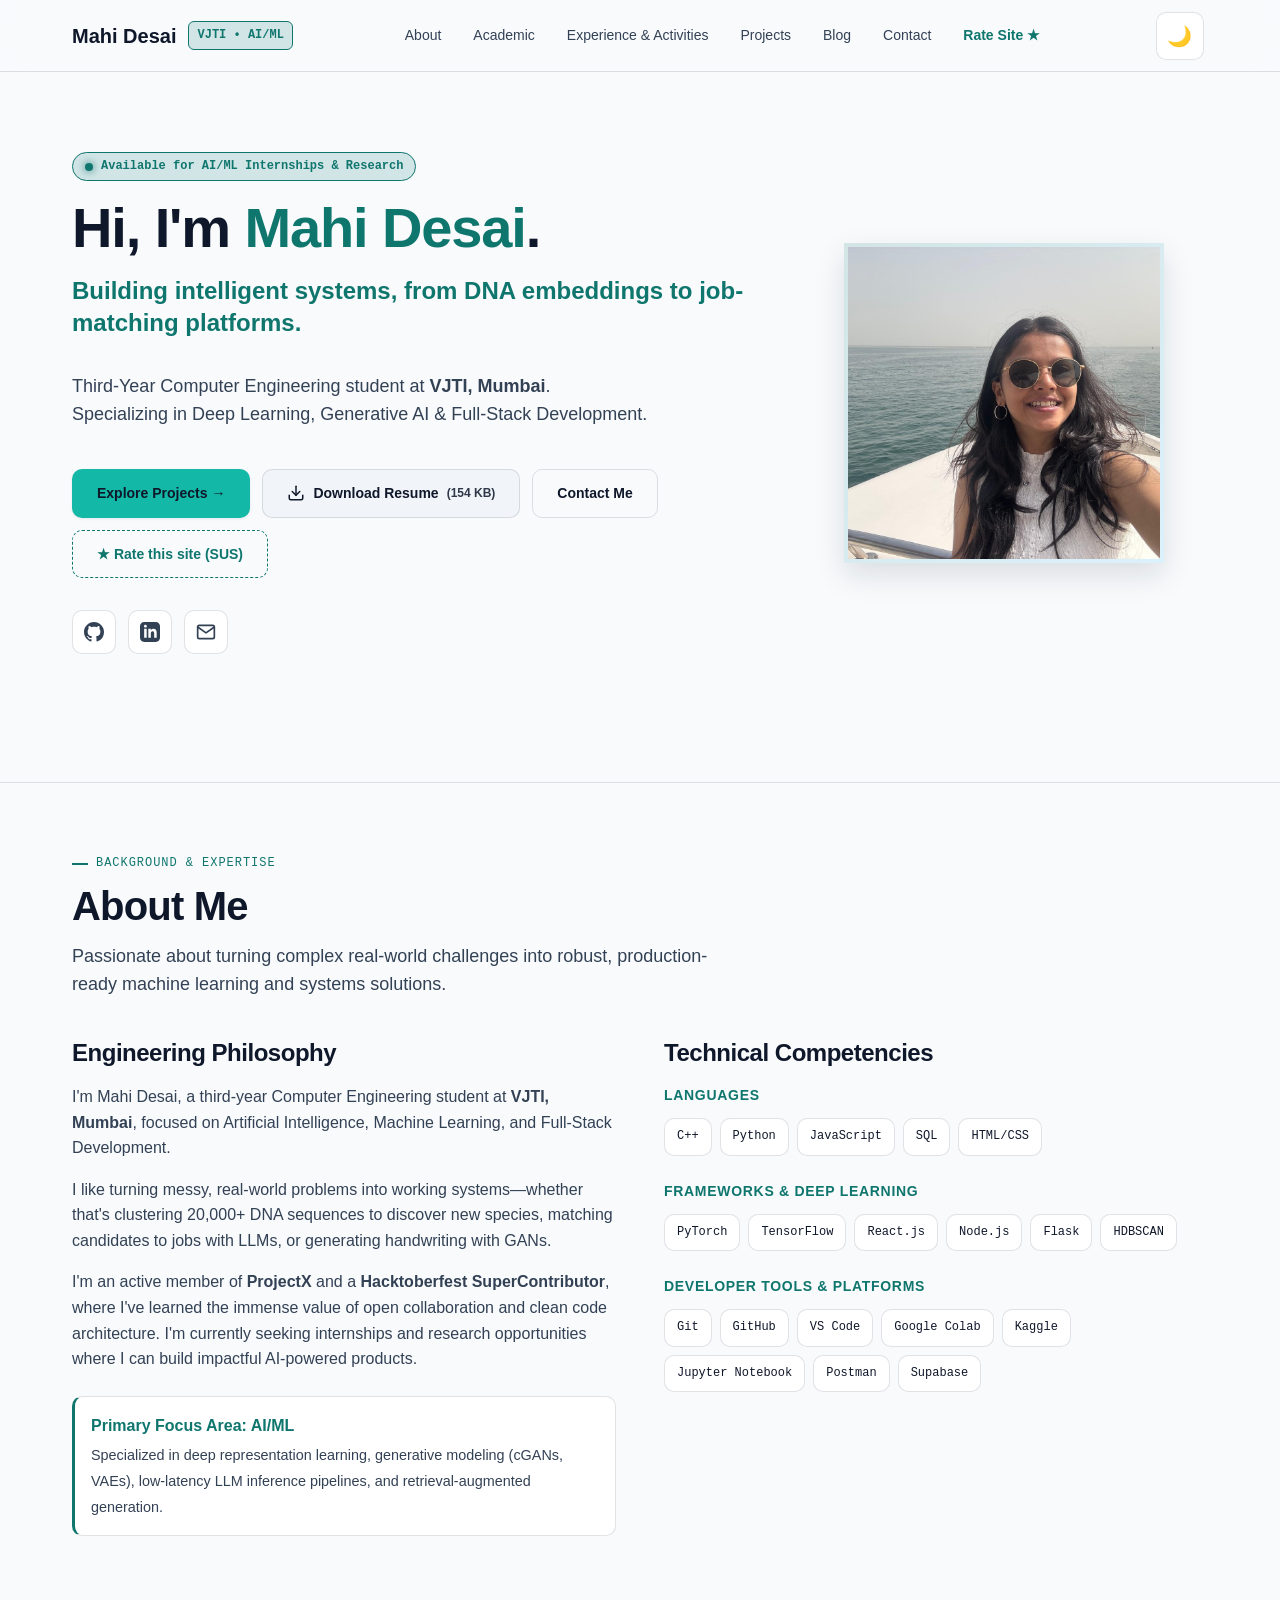
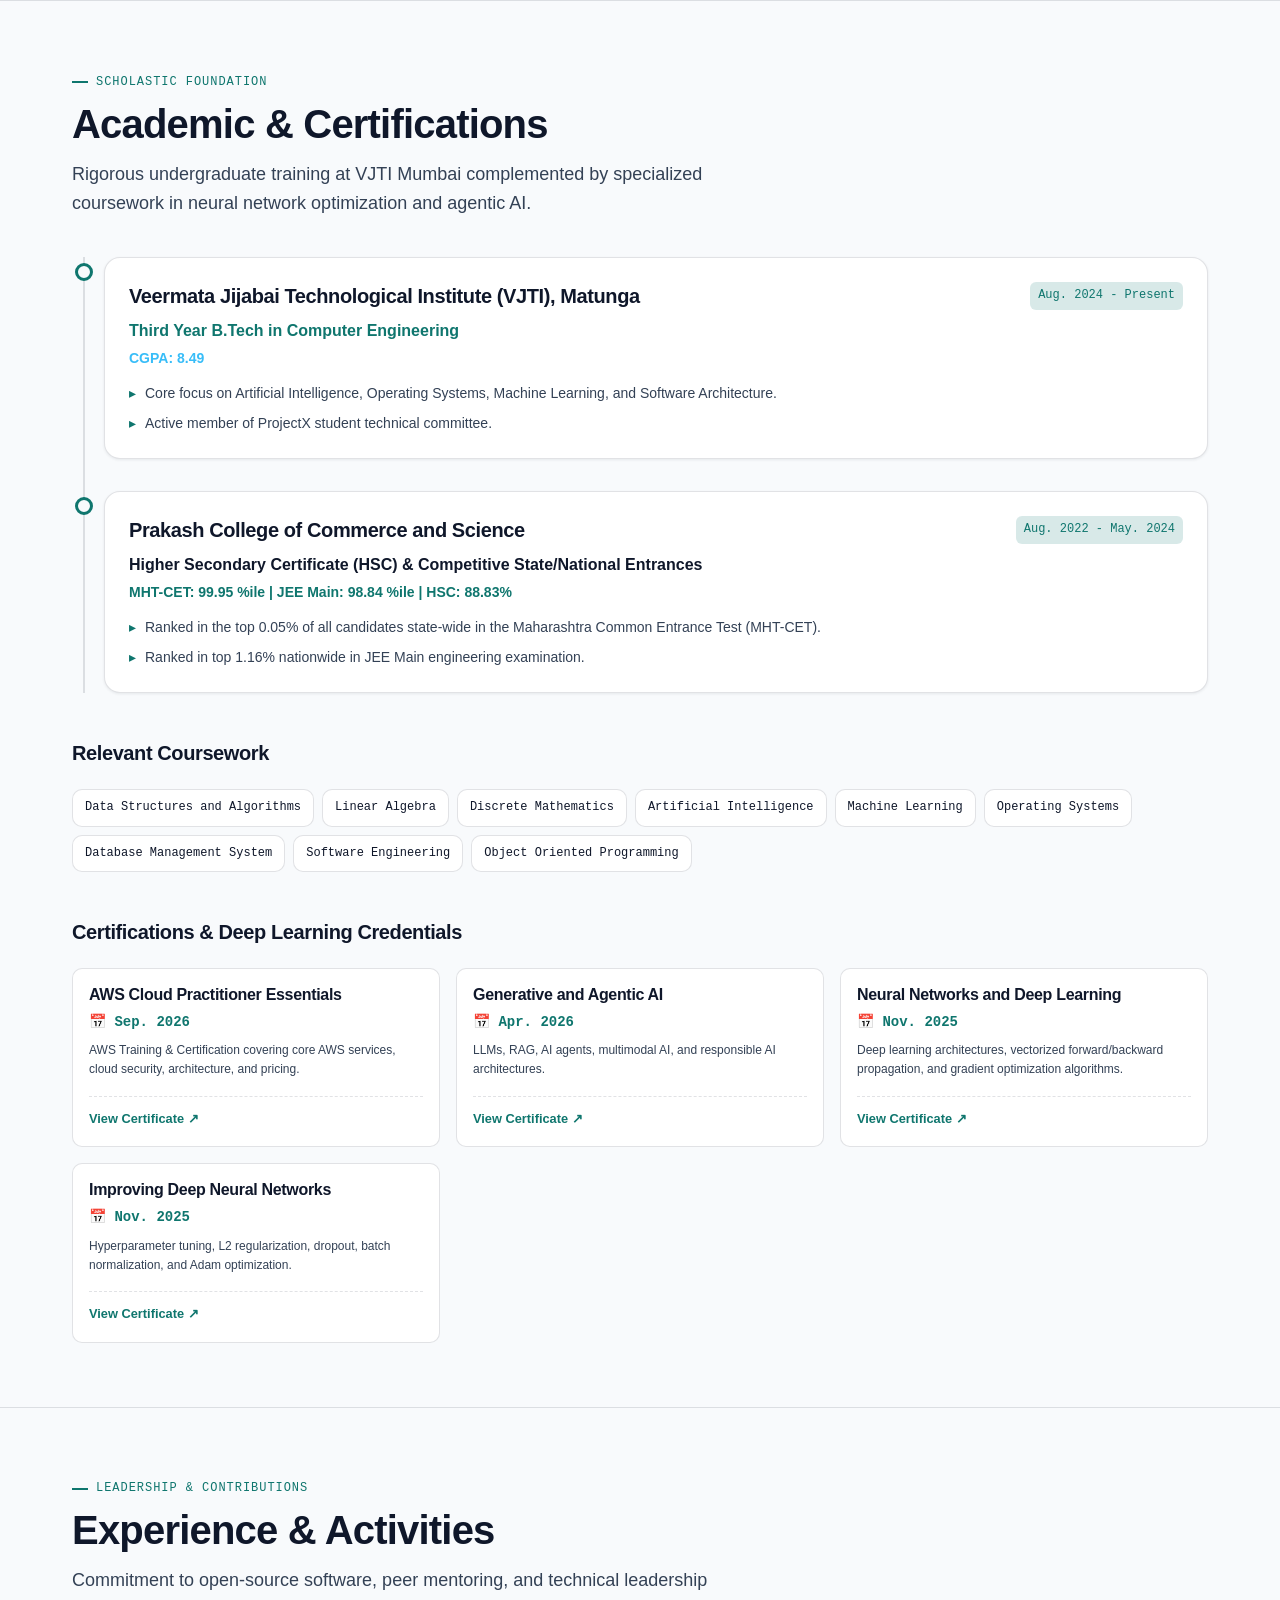
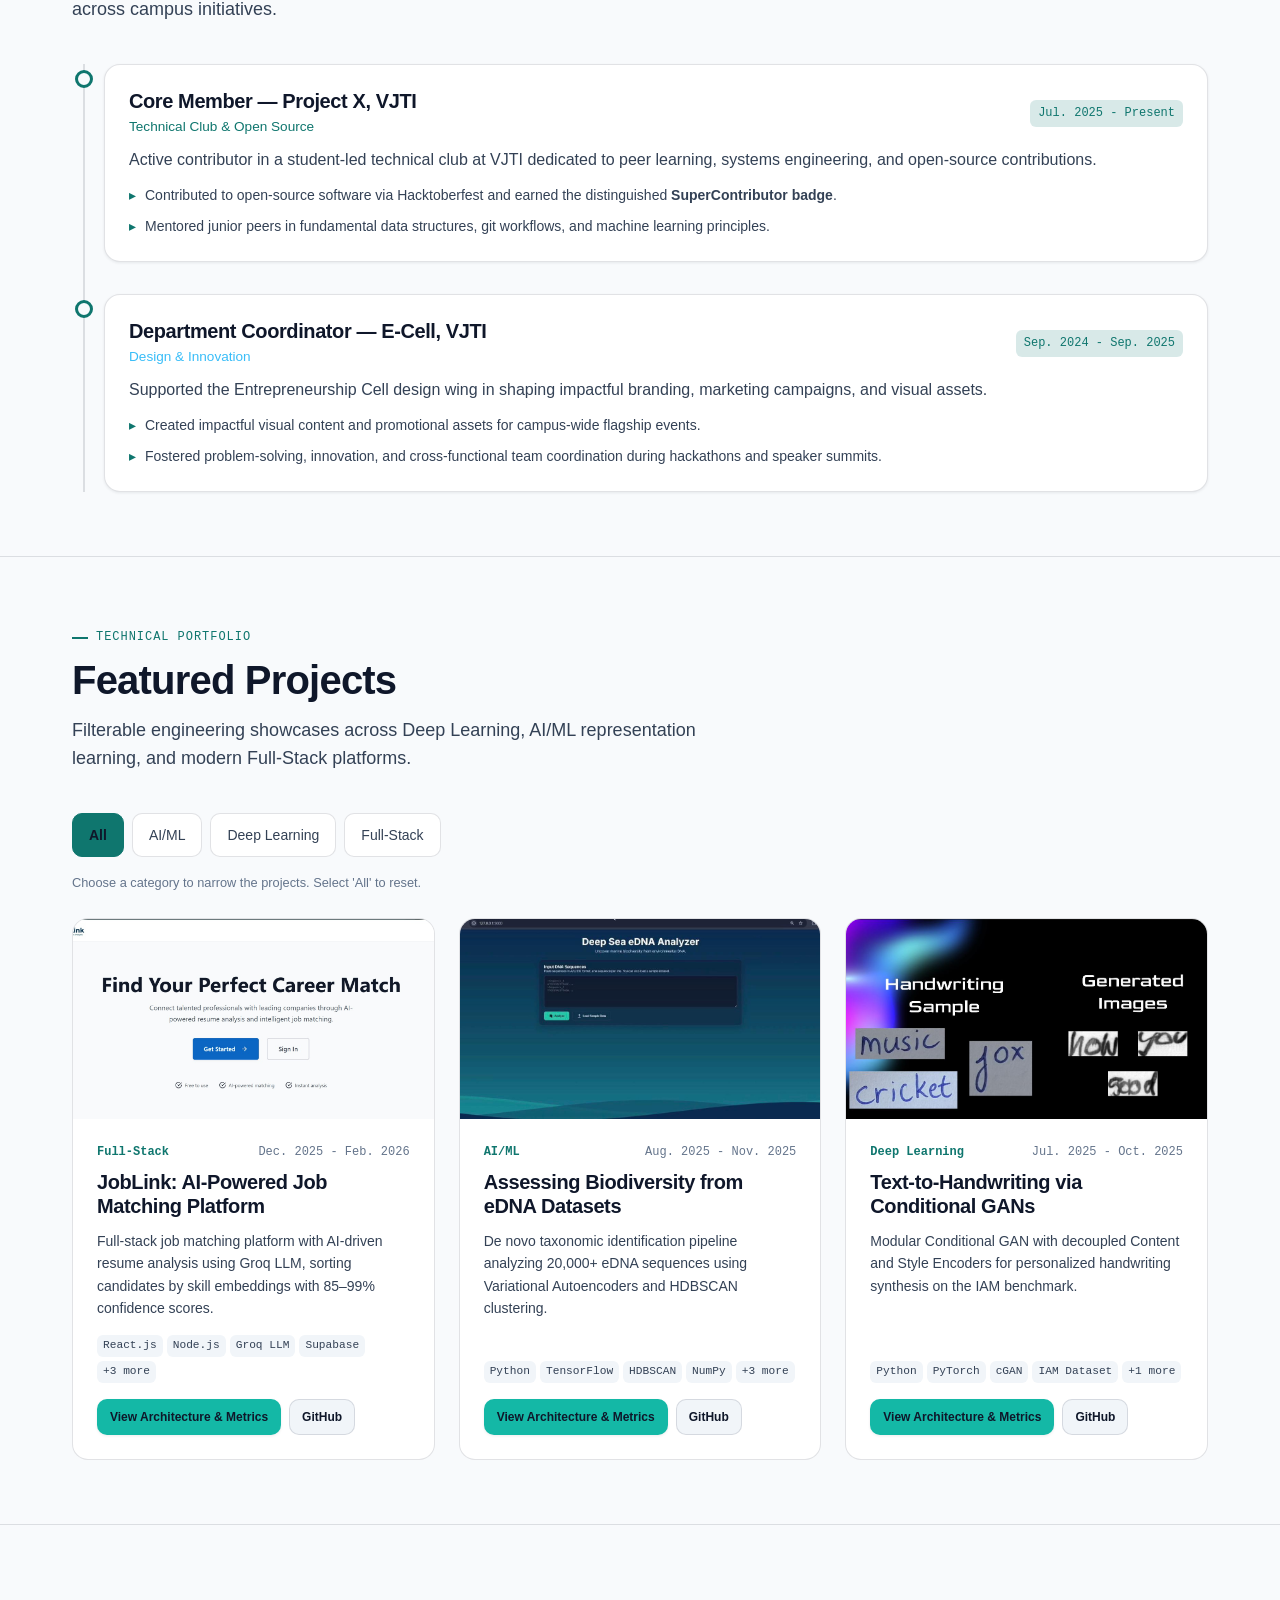
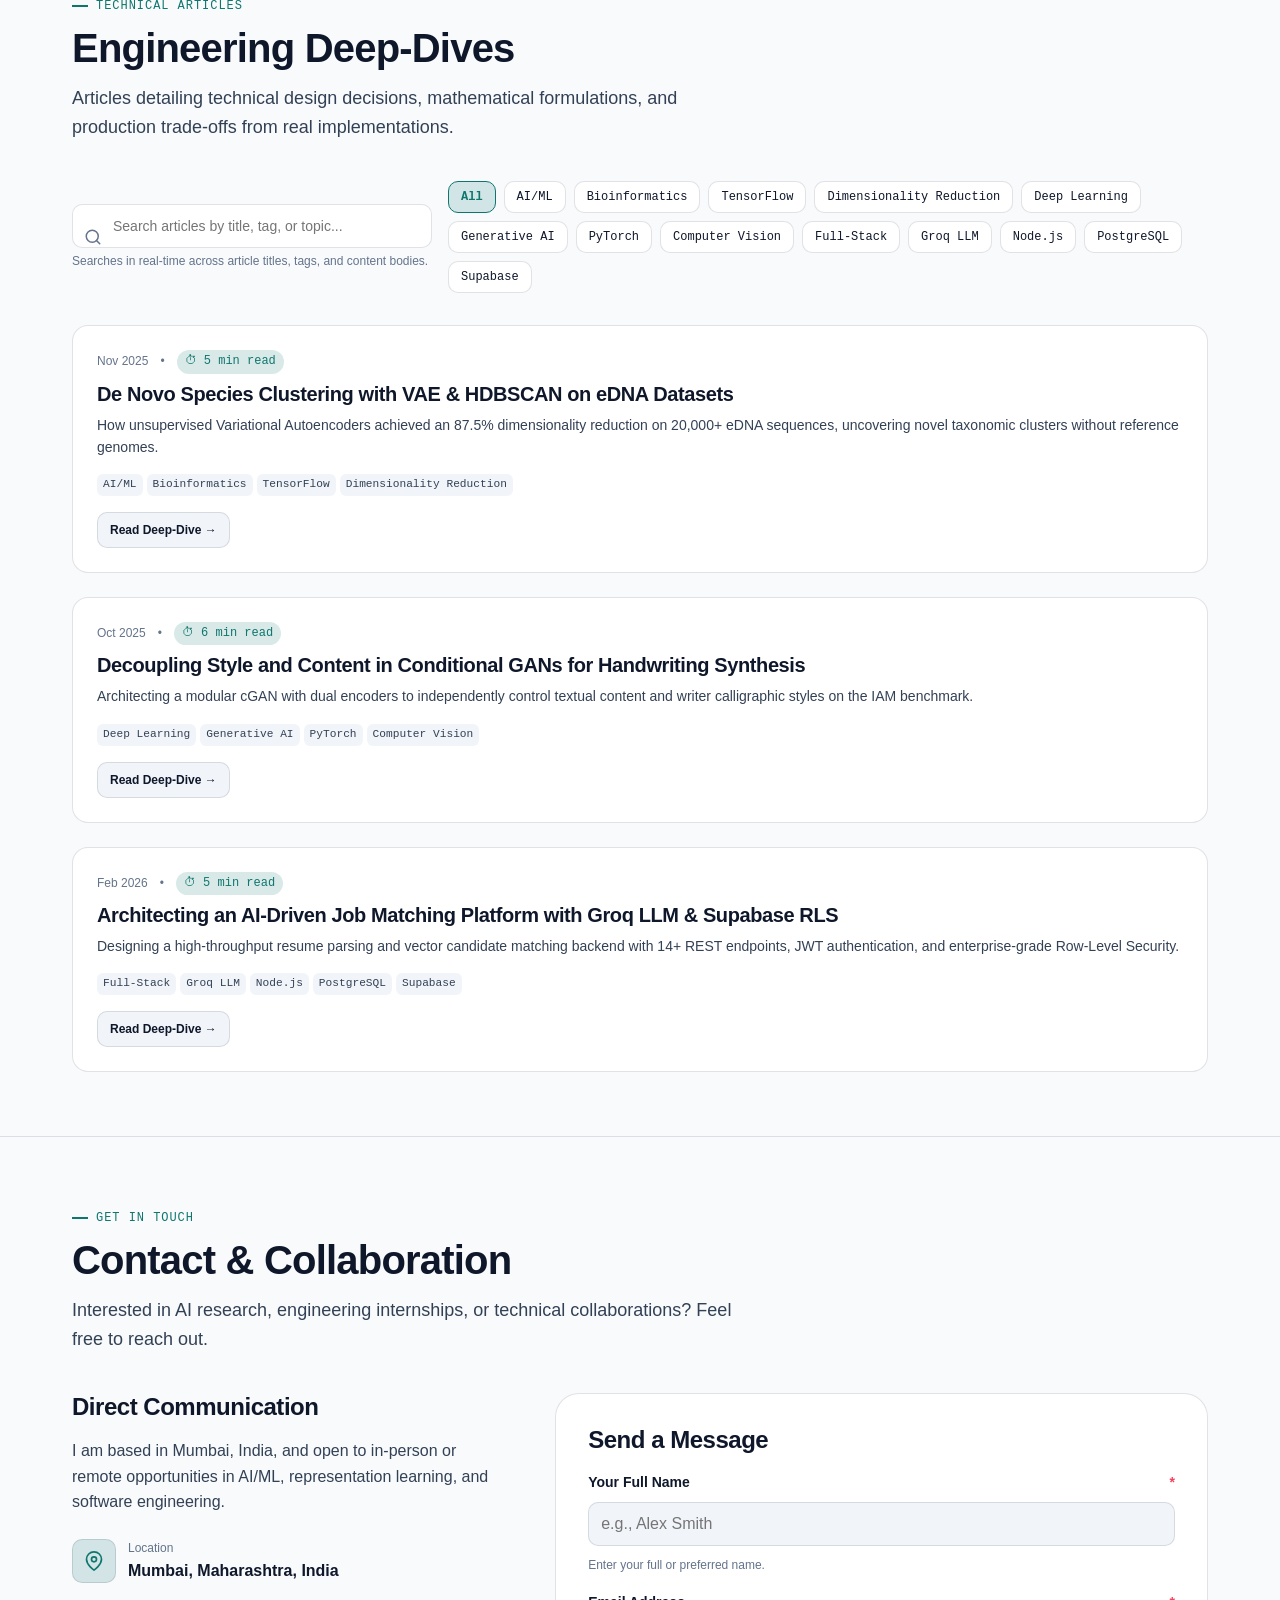
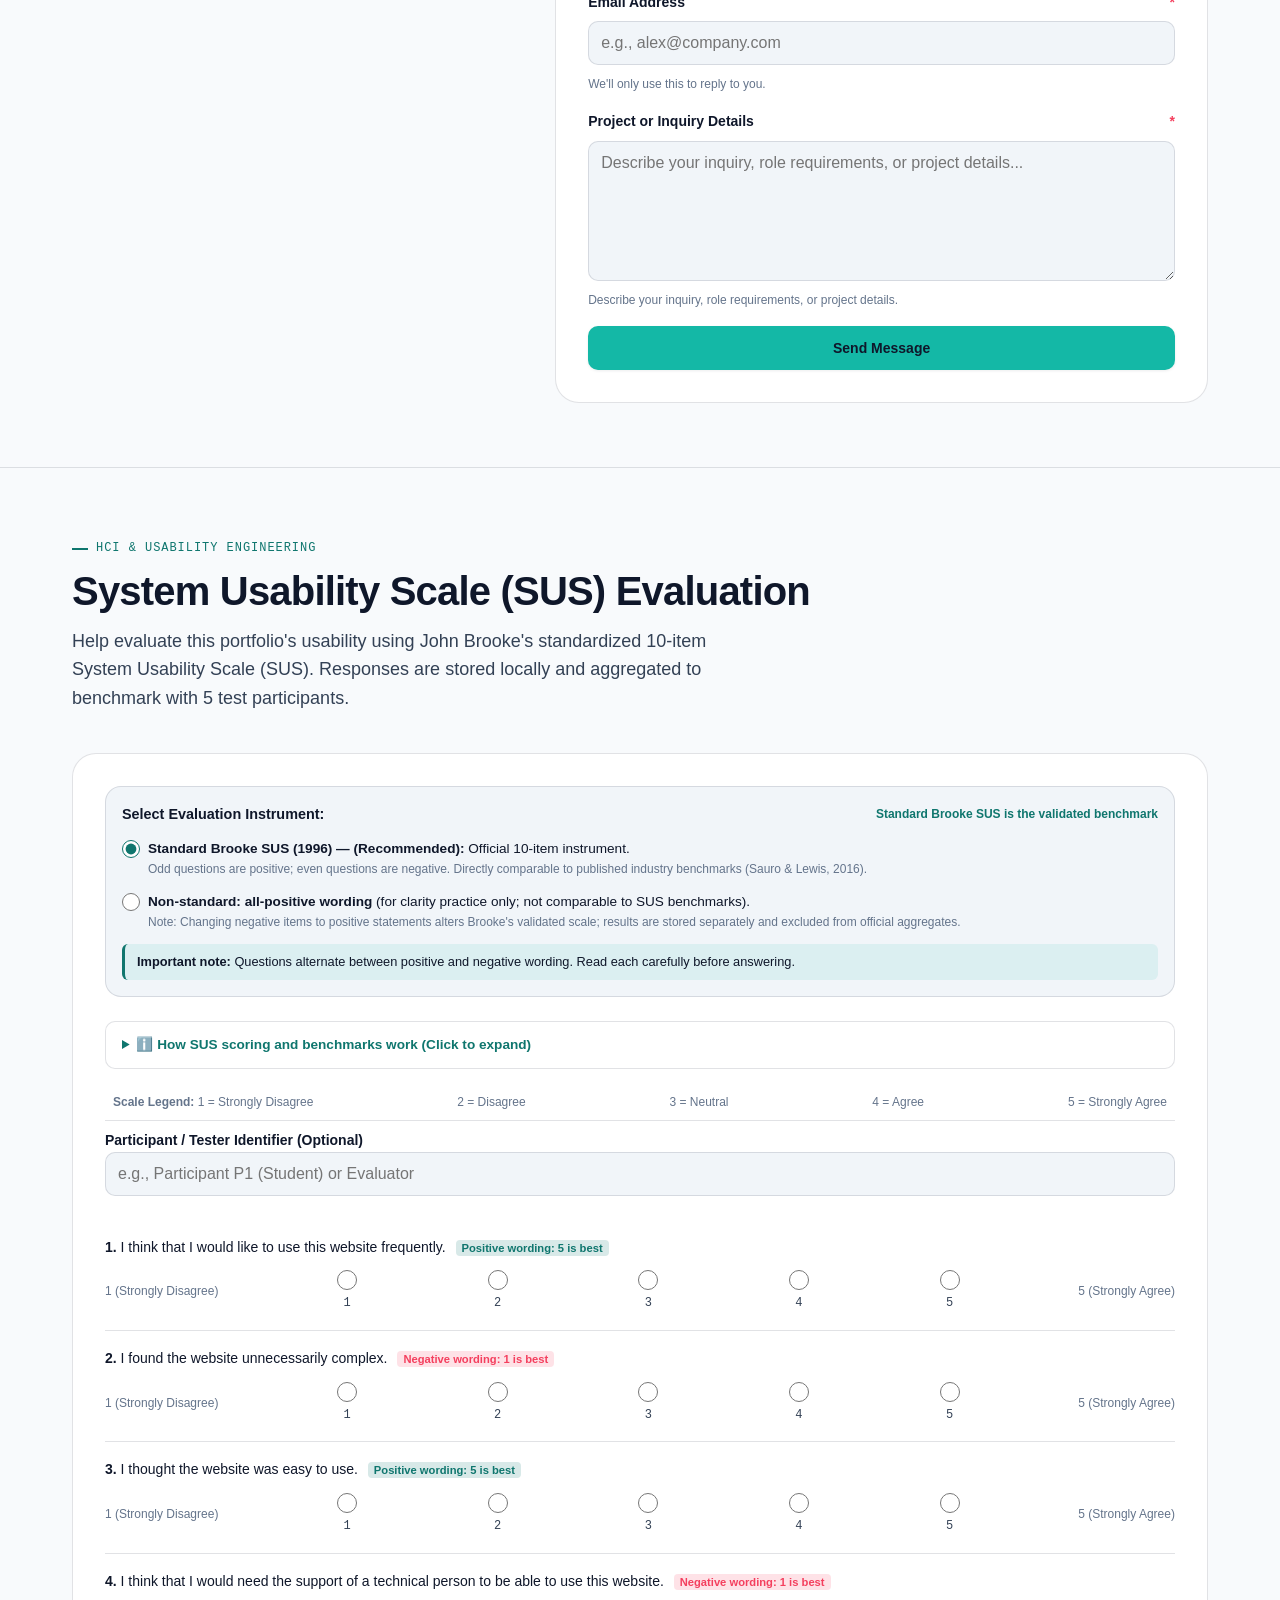
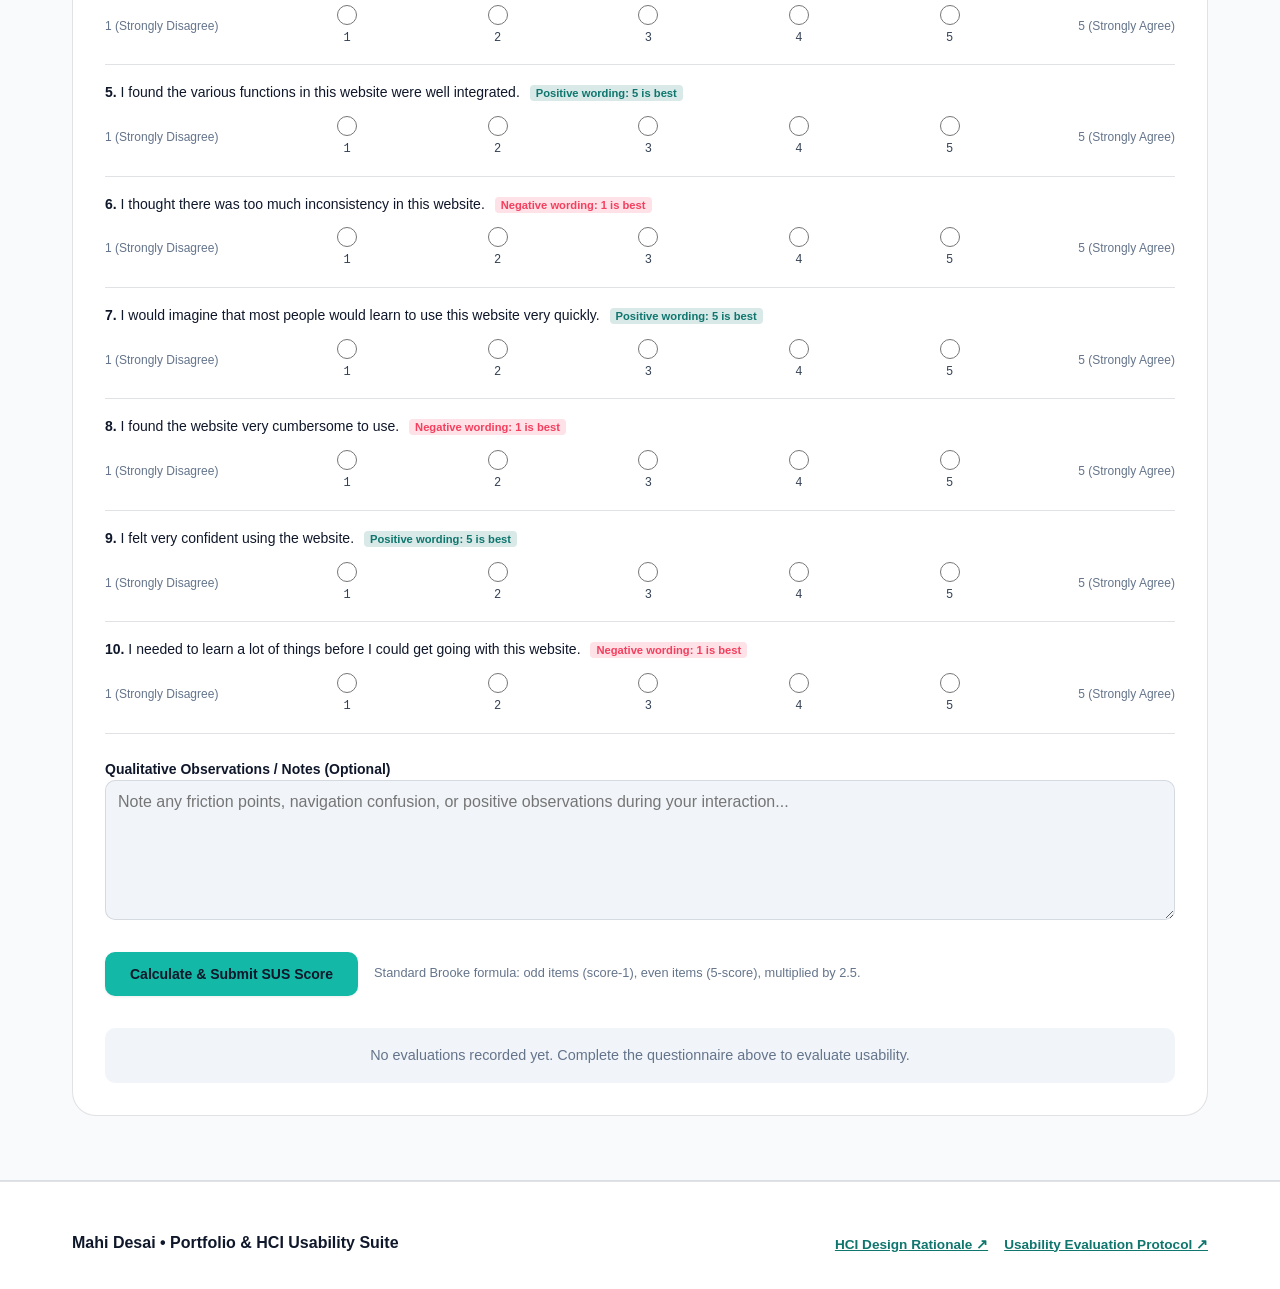
==== commit 59081799: "finall" ====
--- a/index.html
+++ b/index.html
@@ -1,6 +1,22 @@
 <!DOCTYPE html>
 <html lang="en" data-theme="dark">
 <head>
+  <!-- Theme Synchronization Script in Head -->
+  <script>
+    (function() {
+      try {
+        const urlParams = new URLSearchParams(window.location.search);
+        const urlTheme = urlParams.get('theme');
+        const storedTheme = localStorage.getItem('mahi_theme_preference');
+        const systemPrefersDark = window.matchMedia('(prefers-color-scheme: dark)').matches;
+        const theme = urlTheme || storedTheme || (systemPrefersDark ? 'dark' : 'light');
+        document.documentElement.setAttribute('data-theme', theme);
+        if (urlTheme) {
+          localStorage.setItem('mahi_theme_preference', urlTheme);
+        }
+      } catch (e) {}
+    })();
+  </script>
   <meta charset="UTF-8">
   <meta name="viewport" content="width=device-width, initial-scale=1.0">
   <title>Mahi Desai | AI/ML & Full-Stack Engineer | Portfolio</title>
@@ -43,15 +59,23 @@
           <li><a href="#projects" class="nav-link">Projects</a></li>
           <li><a href="#blog" class="nav-link">Blog</a></li>
           <li><a href="#contact" class="nav-link">Contact</a></li>
-          <li><a href="#sus" class="nav-link" style="color: var(--color-teal); font-weight: 700;">Rate Site ★</a></li>
+          <li>
+            <div class="has-tooltip">
+              <a href="#sus" class="nav-link" style="color: var(--color-teal); font-weight: 700;" aria-describedby="nav-rate-tooltip">Rate Site ★</a>
+              <div id="nav-rate-tooltip" class="tooltip-content" role="tooltip">Take the 10-question standardized SUS usability evaluation.</div>
+            </div>
+          </li>
         </ul>
       </nav>
 
       <div class="nav-actions">
         <!-- Theme Toggle (Fitts's Law min 44x44px target) -->
-        <button type="button" class="theme-toggle-btn" id="theme-toggle-btn" aria-label="Toggle dark and light theme" title="Toggle theme">
-          <span aria-hidden="true">☀️</span>
-        </button>
+        <div class="has-tooltip">
+          <button type="button" class="theme-toggle-btn" id="theme-toggle-btn" aria-label="Toggle dark and light theme" aria-describedby="theme-toggle-tooltip">
+            <span aria-hidden="true">☀️</span>
+          </button>
+          <div id="theme-toggle-tooltip" class="tooltip-content" role="tooltip">Switch between dark navy and light slate theme. Press Esc to dismiss.</div>
+        </div>
 
         <!-- Mobile Navigation Toggle -->
         <button type="button" class="mobile-nav-toggle" id="mobile-nav-toggle" aria-expanded="false" aria-controls="nav-menu" aria-label="Open main navigation menu">
@@ -309,9 +333,20 @@
         <div style="margin-top: var(--space-12);">
           <h3 style="font-size: var(--font-size-lg); margin-bottom: var(--space-3);">Certifications &amp; Deep Learning Credentials</h3>
           <div class="cert-grid">
+            <!-- P4 Remediation: Sorted newest first (Sep. 2026 -> Apr. 2026 -> Nov. 2025) -->
+            <div class="cert-card">
+              <h4 class="cert-title">AWS Cloud Practitioner Essentials</h4>
+              <div class="cert-date">📅 Sep. 2026 </div>
+              <p class="cert-topics">AWS Training &amp; Certification covering core AWS services, cloud security, architecture, and pricing.</p>
+              <div style="margin-top: var(--space-3); padding-top: var(--space-2); border-top: 1px dashed var(--color-border);">
+                <a href="https://drive.google.com/file/d/1q45Fu52F-SsG8PN8n-scOBRR_DdpBPPi/view" target="_blank" rel="noopener noreferrer" class="cert-link" style="font-size: 0.8rem; font-weight: 600; color: var(--color-teal); display: inline-flex; align-items: center; gap: 4px;">
+                  View Certificate ↗
+                </a>
+              </div>
+            </div>
             <div class="cert-card">
               <h4 class="cert-title">Generative and Agentic AI</h4>
-              <div class="cert-date">Apr. 2026</div>
+              <div class="cert-date">📅 Apr. 2026</div>
               <p class="cert-topics">LLMs, RAG, AI agents, multimodal AI, and responsible AI architectures.</p>
               <div style="margin-top: var(--space-3); padding-top: var(--space-2); border-top: 1px dashed var(--color-border);">
                 <a href="https://www.coursera.org/account/accomplishments/verify/87BG52WF37FA" target="_blank" rel="noopener noreferrer" class="cert-link" style="font-size: 0.8rem; font-weight: 600; color: var(--color-teal); display: inline-flex; align-items: center; gap: 4px;">
@@ -320,18 +355,8 @@
               </div>
             </div>
             <div class="cert-card">
-              <h4 class="cert-title">AWS Cloud Practitioner Essentials</h4>
-              <div class="cert-date">Sep. 2026</div>
-              <p class="cert-topics">AWS Training &amp; Certification covering core AWS services, cloud security, architecture, and pricing.</p>
-              <div style="margin-top: var(--space-3); padding-top: var(--space-2); border-top: 1px dashed var(--color-border);">
-                <a href="https://drive.google.com/file/d/1q45Fu52F-SsG8PN8n-scOBRR_DdpBPPi/view" target="_blank" rel="noopener noreferrer" class="cert-link" style="font-size: 0.8rem; font-weight: 600; color: var(--color-teal); display: inline-flex; align-items: center; gap: 4px;">
-                  View Certificate ↗
-                </a>
-              </div>
-            </div>
-            <div class="cert-card">
               <h4 class="cert-title">Neural Networks and Deep Learning</h4>
-              <div class="cert-date">Nov. 2025</div>
+              <div class="cert-date">📅 Nov. 2025</div>
               <p class="cert-topics">Deep learning architectures, vectorized forward/backward propagation, and gradient optimization algorithms.</p>
               <div style="margin-top: var(--space-3); padding-top: var(--space-2); border-top: 1px dashed var(--color-border);">
                 <a href="https://www.coursera.org/account/accomplishments/verify/TMGWV8XV2G40" target="_blank" rel="noopener noreferrer" class="cert-link" style="font-size: 0.8rem; font-weight: 600; color: var(--color-teal); display: inline-flex; align-items: center; gap: 4px;">
@@ -341,7 +366,7 @@
             </div>
             <div class="cert-card">
               <h4 class="cert-title">Improving Deep Neural Networks</h4>
-              <div class="cert-date">Nov. 2025</div>
+              <div class="cert-date">📅 Nov. 2025</div>
               <p class="cert-topics">Hyperparameter tuning, L2 regularization, dropout, batch normalization, and Adam optimization.</p>
               <div style="margin-top: var(--space-3); padding-top: var(--space-2); border-top: 1px dashed var(--color-border);">
                 <a href="https://www.coursera.org/account/accomplishments/verify/3ZC5KN01B2ND" target="_blank" rel="noopener noreferrer" class="cert-link" style="font-size: 0.8rem; font-weight: 600; color: var(--color-teal); display: inline-flex; align-items: center; gap: 4px;">
@@ -428,9 +453,12 @@
         </div>
 
         <!-- Filter Chips (Hick's Law: Reduced cognitive choice) -->
-        <div class="project-filters" id="project-filters" role="group" aria-label="Filter projects by technical category">
+        <div class="project-filters" id="project-filters" role="group" aria-label="Filter projects by technical category" aria-describedby="project-filters-help">
           <!-- Rendered dynamically by projects.js -->
         </div>
+        <p id="project-filters-help" style="font-size: 0.8rem; color: var(--color-text-muted); margin-top: -1rem; margin-bottom: var(--space-6);">
+          Choose a category to narrow the projects. Select 'All' to reset.
+        </p>
 
         <!-- Dynamic Grid -->
         <div class="projects-grid" id="projects-grid" aria-live="polite">
@@ -465,7 +493,11 @@
               class="blog-search-input" 
               placeholder="Search articles by title, tag, or topic..." 
               aria-label="Search articles"
+              aria-describedby="blog-search-hint"
             >
+            <span id="blog-search-hint" style="font-size: 0.75rem; color: var(--color-text-muted); display: block; margin-top: 4px;">
+              Searches in real-time across article titles, tags, and content bodies.
+            </span>
           </div>
 
           <div id="blog-tags" class="skill-chips" role="group" aria-label="Filter articles by tag">
@@ -502,30 +534,7 @@
             </p>
 
             <div style="display: flex; flex-direction: column; gap: var(--space-4); margin-top: var(--space-6);">
-              <div style="display: flex; align-items: center; gap: var(--space-3);">
-                <div class="social-icon-btn" style="background: var(--color-teal-glow); color: var(--color-teal);">
-                  <svg width="20" height="20" viewBox="0 0 24 24" fill="none" stroke="currentColor" stroke-width="2" stroke-linecap="round" stroke-linejoin="round" aria-hidden="true">
-                    <path d="M4 4h16c1.1 0 2 .9 2 2v12c0 1.1-.9 2-2 2H4c-1.1 0-2-.9-2-2V6c0-1.1.9-2 2-2z"></path>
-                    <polyline points="22,6 12,13 2,6"></polyline>
-                  </svg>
-                </div>
-                <div>
-                  <div style="font-size: 0.75rem; color: var(--color-text-muted);">Email</div>
-                  <a href="mailto:desaihmahi@gmail.com" style="font-weight: 600;">desaihmahi@gmail.com</a>
-                </div>
-              </div>
-
-              <div style="display: flex; align-items: center; gap: var(--space-3);">
-                <div class="social-icon-btn" style="background: var(--color-teal-glow); color: var(--color-teal);">
-                  <svg width="20" height="20" viewBox="0 0 24 24" fill="none" stroke="currentColor" stroke-width="2" stroke-linecap="round" stroke-linejoin="round" aria-hidden="true">
-                    <path d="M22 16.92v3a2 2 0 0 1-2.18 2 19.79 19.79 0 0 1-8.63-3.07 19.5 19.5 0 0 1-6-6 19.79 19.79 0 0 1-3.07-8.67A2 2 0 0 1 4.11 2h3a2 2 0 0 1 2 1.72 12.84 12.84 0 0 0 .7 2.81 2 2 0 0 1-.45 2.11L8.09 9.91a16 16 0 0 0 6 6l1.27-1.27a2 2 0 0 1 2.11-.45 12.84 12.84 0 0 0 2.81.7A2 2 0 0 1 22 16.92z"></path>
-                  </svg>
-                </div>
-                <div>
-                  <div style="font-size: 0.75rem; color: var(--color-text-muted);">Phone</div>
-                  <a href="tel:+918779316909" style="font-weight: 600;">+91 8779316909</a>
-                </div>
-              </div>
+              
 
               <div style="display: flex; align-items: center; gap: var(--space-3);">
                 <div class="social-icon-btn" style="background: var(--color-teal-glow); color: var(--color-teal);">
@@ -558,8 +567,9 @@
                   class="form-input" 
                   placeholder="e.g., Alex Smith" 
                   required 
-                  aria-describedby="contact-name-error"
+                  aria-describedby="contact-name-hint contact-name-error"
                 >
+                <span id="contact-name-hint" class="form-hint-text">Enter your full or preferred name.</span>
                 <span class="form-error-msg" id="contact-name-error" role="alert"></span>
               </div>
 
@@ -574,8 +584,9 @@
                   class="form-input" 
                   placeholder="e.g., alex@company.com" 
                   required 
-                  aria-describedby="contact-email-error"
+                  aria-describedby="contact-email-hint contact-email-error"
                 >
+                <span id="contact-email-hint" class="form-hint-text">We'll only use this to reply to you.</span>
                 <span class="form-error-msg" id="contact-email-error" role="alert"></span>
               </div>
 
@@ -589,8 +600,9 @@
                   class="form-textarea" 
                   placeholder="Describe your inquiry, role requirements, or project details..." 
                   required 
-                  aria-describedby="contact-message-error"
+                  aria-describedby="contact-message-hint contact-message-error"
                 ></textarea>
+                <span id="contact-message-hint" class="form-hint-text">Describe your inquiry, role requirements, or project details.</span>
                 <span class="form-error-msg" id="contact-message-error" role="alert"></span>
               </div>
 
@@ -623,21 +635,72 @@
         <div class="sus-card">
           <form id="sus-form">
 
-            <!-- SUS Scoring Mode Selector -->
+            <!-- SUS Scoring Mode Selector (Standard Brooke is Recommended Default) -->
             <div style="background: var(--color-bg-elevated); border: 1px solid var(--color-border); border-radius: var(--radius-lg); padding: var(--space-4); margin-bottom: var(--space-6);">
-              <label style="font-weight: 600; font-size: 0.9rem; color: var(--color-text-primary); display: block; margin-bottom: var(--space-2);">
-                Select Scoring Mode:
-              </label>
-              <div style="display: flex; flex-wrap: wrap; gap: var(--space-6);">
-                <label style="display: inline-flex; align-items: center; gap: 8px; cursor: pointer; font-size: 0.85rem;">
-                  <input type="radio" name="sus-scoring-mode" id="sus-mode-positive" value="positive" checked style="accent-color: var(--color-teal); width: 18px; height: 18px;">
-                  <span><strong>All-Positive Mode (Recommended):</strong> 5 is ALWAYS best across all questions.</span>
+              <div style="display: flex; justify-content: space-between; align-items: center; margin-bottom: var(--space-3); flex-wrap: wrap; gap: var(--space-2);">
+                <label style="font-weight: 700; font-size: 0.9rem; color: var(--color-text-primary);">
+                  Select Evaluation Instrument:
                 </label>
-                <label style="display: inline-flex; align-items: center; gap: 8px; cursor: pointer; font-size: 0.85rem;">
-                  <input type="radio" name="sus-scoring-mode" id="sus-mode-standard" value="standard" style="accent-color: var(--color-teal); width: 18px; height: 18px;">
-                  <span><strong>Standard Brooke SUS (1996):</strong> Alternating negative questions (Q2, 4, 6, 8, 10 are inverted).</span>
+                <span style="font-size: 0.75rem; color: var(--color-teal); font-weight: 600;">Standard Brooke SUS is the validated benchmark</span>
+              </div>
+
+              <div style="display: flex; flex-direction: column; gap: var(--space-3);">
+                <label style="display: inline-flex; align-items: flex-start; gap: 8px; cursor: pointer; font-size: 0.85rem;">
+                  <input type="radio" name="sus-scoring-mode" id="sus-mode-standard" value="standard" checked style="accent-color: var(--color-teal); width: 18px; height: 18px; margin-top: 2px;">
+                  <span>
+                    <strong>Standard Brooke SUS (1996) — (Recommended):</strong> Official 10-item instrument. 
+                    <span style="display: block; font-size: 0.75rem; color: var(--color-text-muted);">
+                      Odd questions are positive; even questions are negative. Directly comparable to published industry benchmarks (Sauro &amp; Lewis, 2016).
+                    </span>
+                  </span>
                 </label>
-              </div>
+
+                <label style="display: inline-flex; align-items: flex-start; gap: 8px; cursor: pointer; font-size: 0.85rem;">
+                  <input type="radio" name="sus-scoring-mode" id="sus-mode-positive" value="all-positive" style="accent-color: var(--color-teal); width: 18px; height: 18px; margin-top: 2px;">
+                  <span>
+                    <strong>Non-standard: all-positive wording</strong> (for clarity practice only; not comparable to SUS benchmarks).
+                    <span style="display: block; font-size: 0.75rem; color: var(--color-text-muted);">
+                      Note: Changing negative items to positive statements alters Brooke's validated scale; results are stored separately and excluded from official aggregates.
+                    </span>
+                  </span>
+                </label>
+              </div>
+
+              <!-- Nielsen #5: Error prevention note -->
+              <div style="margin-top: var(--space-3); padding: var(--space-2) var(--space-3); background: rgba(20, 184, 166, 0.1); border-left: 3px solid var(--color-teal); border-radius: var(--radius-sm); font-size: 0.8rem; color: var(--color-text-primary);">
+                <strong>Important note:</strong> Questions alternate between positive and negative wording. Read each carefully before answering.
+              </div>
+            </div>
+
+            <!-- Change 3d: Collapsible 'How Scoring Works' explanation and Scale Legend -->
+            <details style="background: var(--color-bg-surface); border: 1px solid var(--color-border); border-radius: var(--radius-md); padding: var(--space-3) var(--space-4); margin-bottom: var(--space-6);">
+              <summary style="cursor: pointer; font-weight: 600; color: var(--color-teal); font-size: 0.85rem;">
+                ℹ️ How SUS scoring and benchmarks work (Click to expand)
+              </summary>
+              <div style="font-size: 0.82rem; color: var(--color-text-secondary); line-height: 1.6; margin-top: var(--space-3);">
+                <p>The System Usability Scale (Brooke, 1996) calculates scores ranging from 0 to 100:</p>
+                <ul style="padding-left: var(--space-4); margin-bottom: var(--space-3);">
+                  <li>Odd questions (1, 3, 5, 7, 9) contribute: <code>(Selected Score &minus; 1)</code></li>
+                  <li>Even questions (2, 4, 6, 8, 10) contribute: <code>(5 &minus; Selected Score)</code></li>
+                  <li>Total score = <code>(Sum of Contributions) &times; 2.5</code></li>
+                </ul>
+                <p style="margin-bottom: var(--space-2);">
+                  <strong>Curved Grading Scale (Sauro &amp; Lewis, 2016):</strong><br>
+                  A+ (84.1–100) &bull; A (80.8–84.0) &bull; A- (78.9–80.7) &bull; B+ (77.2–78.8) &bull; B (74.1–77.1) &bull; B- (72.6–74.0) &bull; C+ (71.1–72.5) &bull; C (65.0–71.0) &bull; C- (62.7–64.9) &bull; D (51.7–62.6) &bull; F (0–51.6).
+                </p>
+                <p style="margin-bottom: 0; color: var(--color-teal); font-weight: 600;">
+                  A score of 68 is the industry average (grade C), not 'above average'. Scores above 71 represent above-average usability.
+                </p>
+              </div>
+            </details>
+
+            <!-- 1-5 Scale Legend -->
+            <div style="display: flex; justify-content: space-between; font-size: 0.75rem; color: var(--color-text-muted); margin-bottom: var(--space-2); padding-inline: var(--space-2); border-bottom: 1px solid var(--color-border); padding-bottom: var(--space-2);">
+              <span><strong>Scale Legend:</strong> 1 = Strongly Disagree</span>
+              <span>2 = Disagree</span>
+              <span>3 = Neutral</span>
+              <span>4 = Agree</span>
+              <span>5 = Strongly Agree</span>
             </div>
 
             <div style="display: flex; flex-wrap: wrap; gap: var(--space-4); margin-bottom: var(--space-6);">
--- a/assets/css/variables.css
+++ b/assets/css/variables.css
@@ -4,7 +4,7 @@
  * [HCI - Shneiderman #1: Strive for consistency]
  * Unified tokenized palette, typography, spacing, and elevation scale.
  * 
- * [HCI - Accessibility WCAG 2.1 AA & AAA]
+ * [HCI - Accessibility: Targets WCAG 2.1 Level AA; select pairs exceed AAA (7:1)]
  * - Light-mode primary text/links: #0F766E on #FFFFFF (5.55:1) & on #F8FAFC (5.33:1) -> Passes AA
  * - Dark-mode primary text: #F8FAFC on #0B0F19 (18.3:1) -> Passes AAA
  * - Teal button: #0F172A (dark navy) on #14B8A6 (teal) (7.13:1) -> Passes AAA
@@ -40,7 +40,7 @@
   --color-border: rgba(148, 163, 184, 0.14);
   --color-border-focus: #14B8A6;
   
-  /* Button Contrast Pairings (Verified WCAG AAA: 7.13:1) */
+  /* Button Contrast Pairings (Exceeds WCAG AAA threshold: 7.17:1) */
   --btn-teal-bg: #14B8A6;
   --btn-teal-text: #0F172A;
   
@@ -123,7 +123,7 @@
   --color-link: #0F766E;
   --color-link-hover: #115E59;
   
-  /* Button stays vibrant teal with dark navy text (7.13:1 AAA) */
+  /* Button stays vibrant teal with dark navy text (7.17:1 exceeds AAA) */
   --btn-teal-bg: #14B8A6;
   --btn-teal-text: #0F172A;
   
--- a/assets/css/layout.css
+++ b/assets/css/layout.css
@@ -118,23 +118,29 @@
   gap: var(--space-2);
 }
 
-/* Theme Toggle Button (Fitts's Law >= 44x44px) */
+/* Theme Toggle Button (Fitts's Law >= 48px tap target per Usability Remediation P5) */
 .theme-toggle-btn {
   display: inline-flex;
   align-items: center;
   justify-content: center;
-  width: var(--min-touch-target);
-  height: var(--min-touch-target);
+  width: 48px;
+  height: 48px;
+  min-width: 48px;
+  min-height: 48px;
+  margin: 0 var(--space-1);
+  padding: var(--space-2);
   border-radius: var(--radius-md);
   color: var(--color-text-secondary);
   background-color: var(--color-bg-surface);
   border: 1px solid var(--color-border);
+  font-size: 1.25rem;
   transition: all var(--transition-fast);
 }
 
 .theme-toggle-btn:hover {
   color: var(--color-teal);
   border-color: var(--color-teal);
+  transform: scale(1.05);
 }
 
 /* Mobile Hamburger Toggle Button */
--- a/assets/css/components.css
+++ b/assets/css/components.css
@@ -6,7 +6,7 @@
  */
 
 /* ==========================================================================
-   BUTTONS (Fitts's Law >= 44px min touch target, WCAG AAA Contrast 7.13:1)
+   BUTTONS (Fitts's Law >= 44px min touch target, Exceeds 7:1 AAA contrast threshold (7.17:1))
    ========================================================================== */
 .btn {
   display: inline-flex;
@@ -28,7 +28,7 @@
   text-decoration: none;
 }
 
-/* Primary Button: Teal background with dark navy text (7.13:1 contrast ratio) */
+/* Primary Button: Teal background with dark navy text (7.17:1 contrast ratio) */
 .btn-primary {
   background-color: var(--btn-teal-bg);
   color: var(--btn-teal-text) !important;
@@ -414,9 +414,13 @@
 
 .cert-date {
   font-family: var(--font-family-mono);
-  font-size: var(--font-size-xs);
-  color: var(--color-text-muted);
+  font-size: var(--font-size-sm);
+  font-weight: 600;
+  color: var(--color-teal);
   margin-bottom: var(--space-2);
+  display: inline-flex;
+  align-items: center;
+  gap: 4px;
 }
 
 .cert-topics {
@@ -1020,3 +1024,53 @@
   gap: var(--space-3);
   margin-top: var(--space-4);
 }
+
+/* ==========================================================================
+   ACCESSIBLE TOOLTIPS (WCAG 1.4.13: Hoverable, Focusable, Dismissible via Esc)
+   ========================================================================== */
+.has-tooltip {
+  position: relative;
+  display: inline-flex;
+  align-items: center;
+}
+
+.tooltip-content {
+  position: absolute;
+  bottom: calc(100% + 8px);
+  left: 50%;
+  transform: translateX(-50%);
+  background-color: var(--color-bg-elevated);
+  color: var(--color-text-primary);
+  border: 1px solid var(--color-border);
+  padding: var(--space-2) var(--space-3);
+  border-radius: var(--radius-sm);
+  font-size: var(--font-size-xs);
+  line-height: var(--line-height-snug);
+  white-space: normal;
+  max-width: 260px;
+  width: max-content;
+  box-shadow: var(--shadow-md);
+  z-index: 1200;
+  pointer-events: auto; /* WCAG 1.4.13 Hoverable */
+  opacity: 0;
+  visibility: hidden;
+  transition: opacity var(--transition-fast), visibility var(--transition-fast);
+}
+
+.has-tooltip:hover .tooltip-content,
+.has-tooltip:focus-within .tooltip-content {
+  opacity: 1;
+  visibility: visible;
+}
+
+.tooltip-content.dismissed {
+  opacity: 0 !important;
+  visibility: hidden !important;
+}
+
+/* Form Helper & Hint Text (Nielsen #10) */
+.form-hint-text {
+  font-size: 0.75rem;
+  color: var(--color-text-muted);
+  margin-top: 2px;
+}
